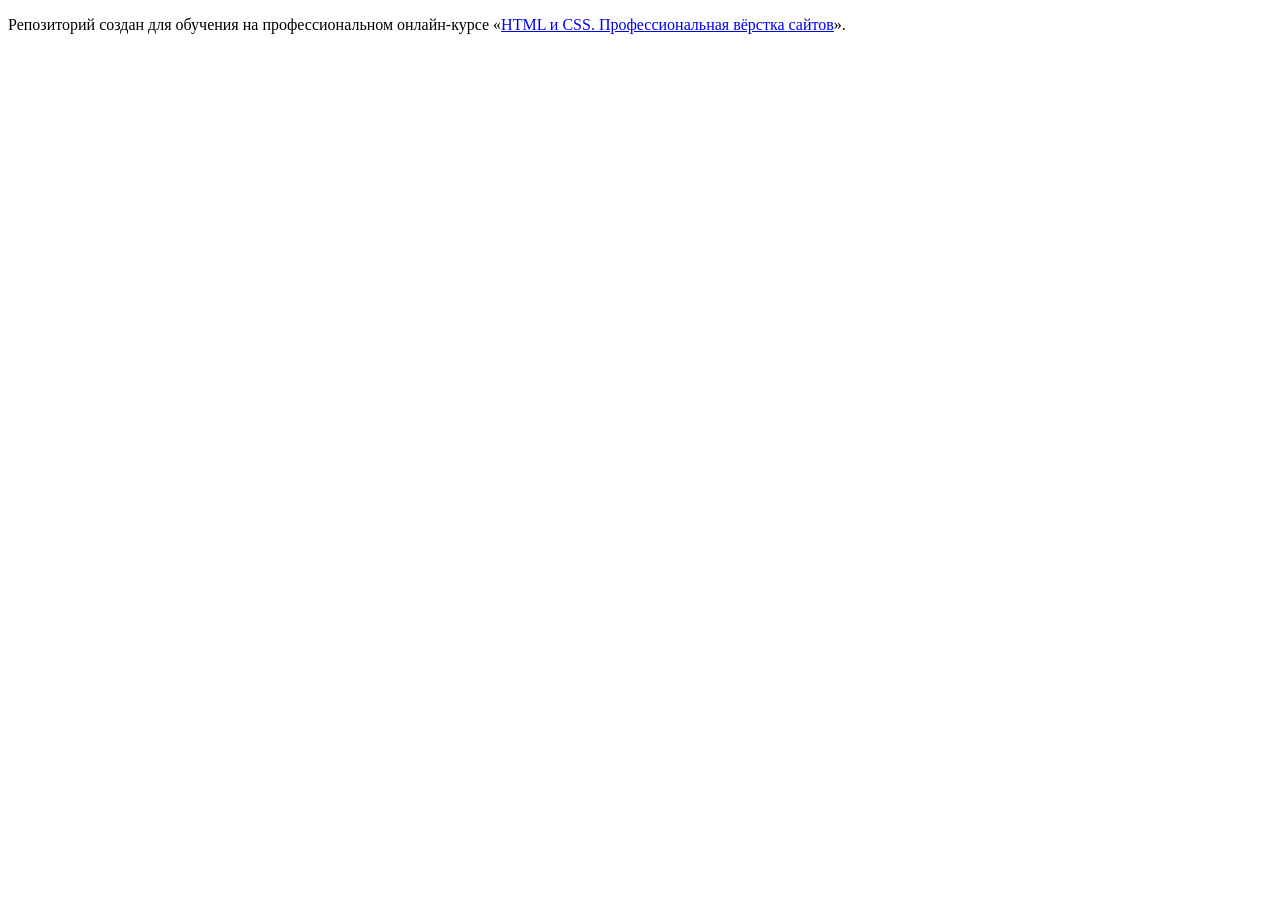
==== index.html @ c207c10e ":hatching_chick:" ====
<!DOCTYPE html>
<html lang="ru">
  <head>
    <meta charset="utf-8">
    <title>HTML Academy: Седона</title>
  </head>
  <body>

    <p>Репозиторий создан для обучения на профессиональном онлайн‑курсе «<a href="https://htmlacademy.ru/intensive/htmlcss">HTML и CSS. Профессиональная вёрстка сайтов</a>».</p>

  </body>
</html>
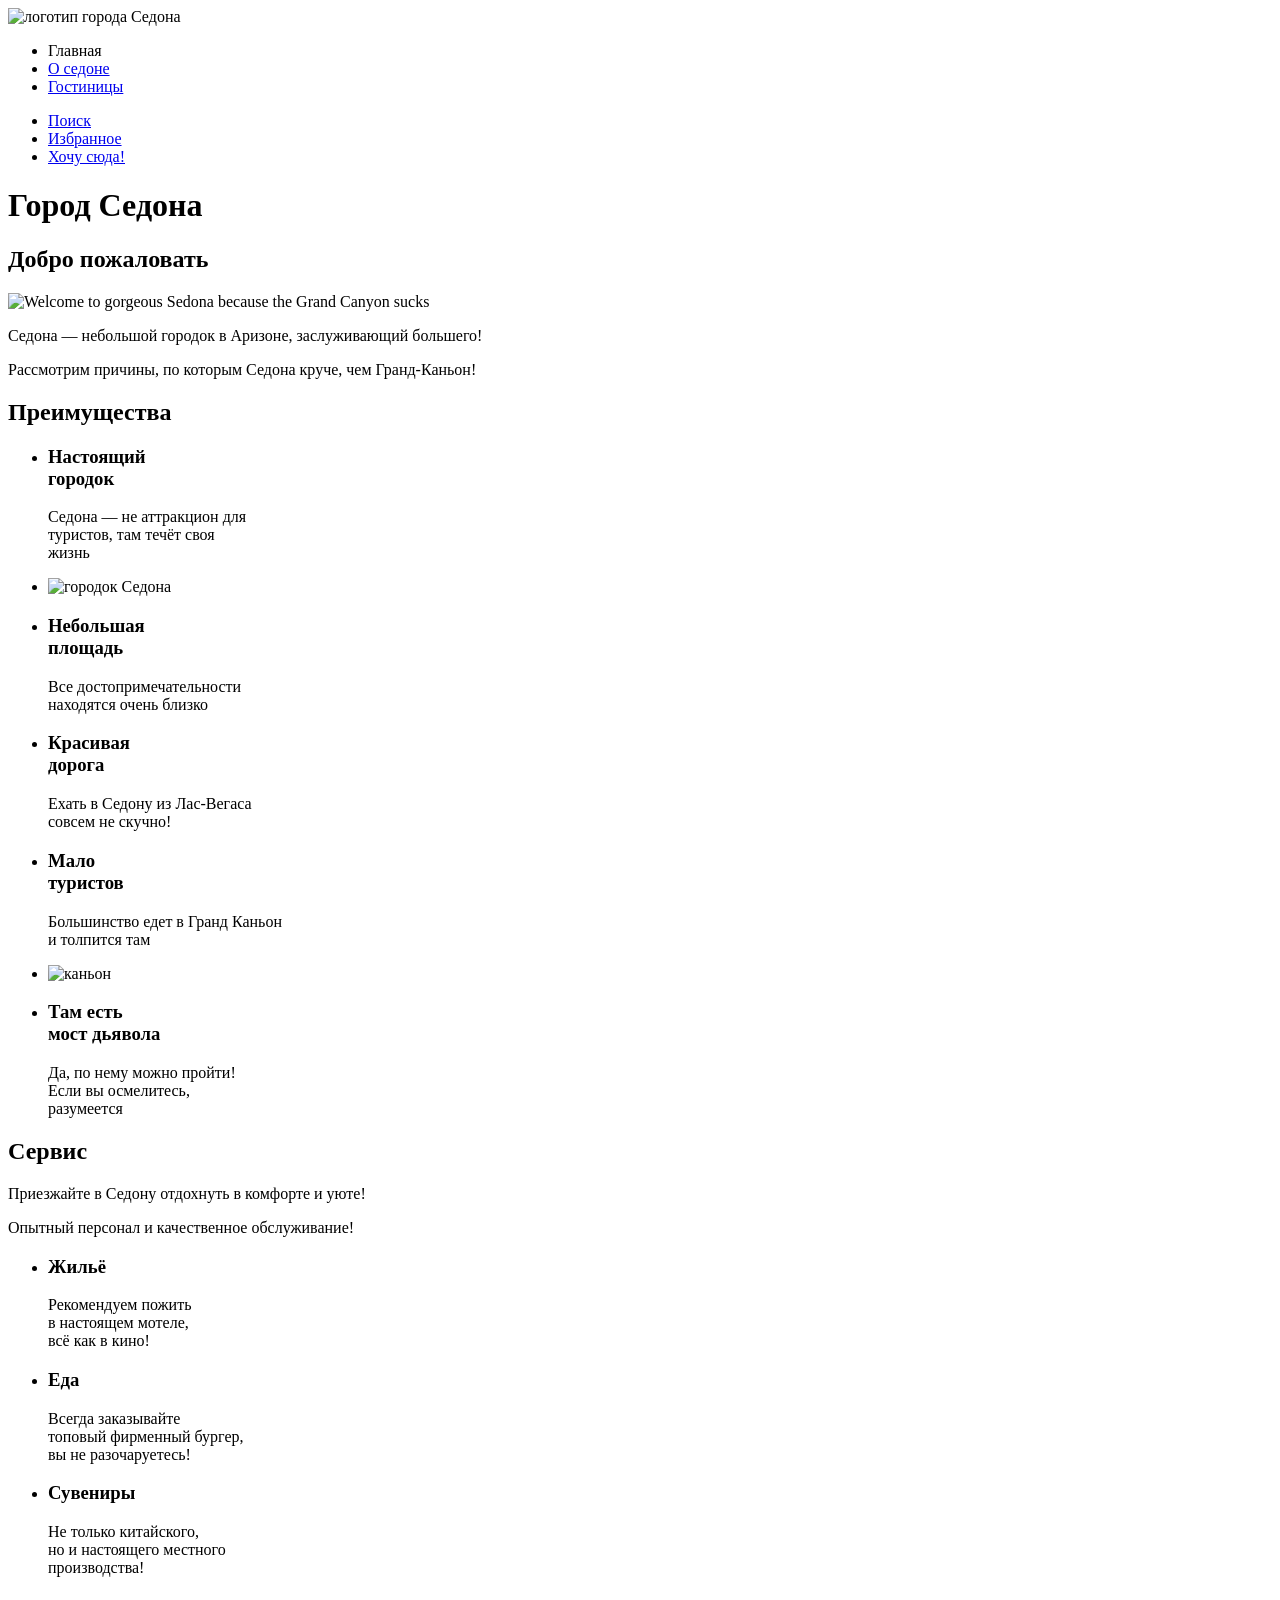
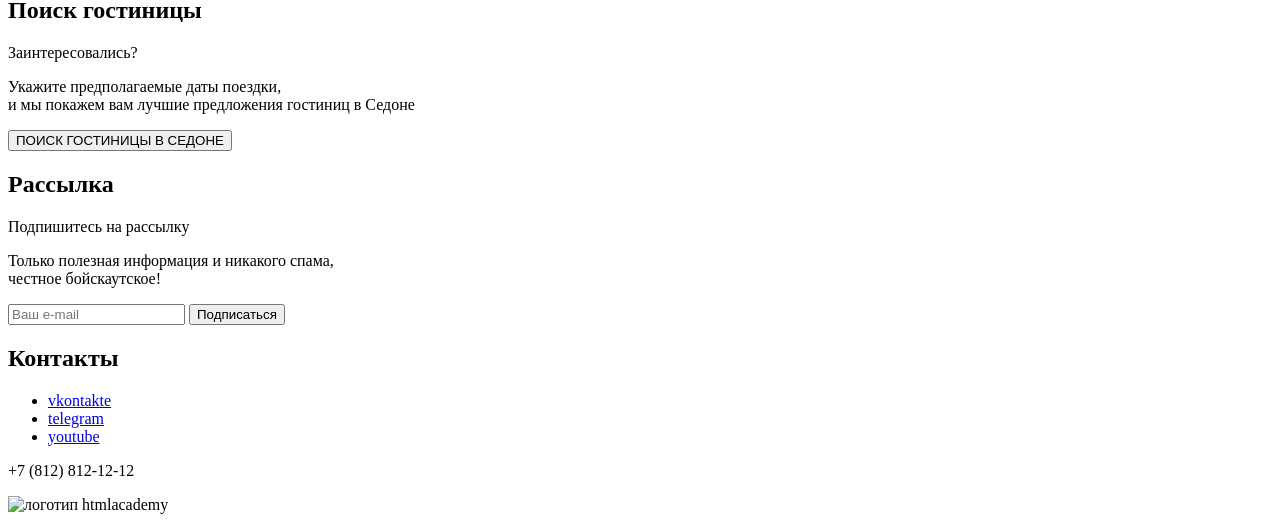
==== commit c4ee79cd: "разметка" ====
--- a/index.html
+++ b/index.html
@@ -2,11 +2,137 @@
 <html lang="ru">
   <head>
     <meta charset="utf-8">
-    <title>HTML Academy: Седона</title>
+    <title>Седона: Главная</title>
   </head>
   <body>
-
-    <p>Репозиторий создан для обучения на профессиональном онлайн‑курсе «<a href="https://htmlacademy.ru/intensive/htmlcss">HTML и CSS. Профессиональная вёрстка сайтов</a>».</p>
-
+    <header class="main-header" data-test="header">
+      <nav class="navigation">
+        <a class="navigation-logo">
+          <img class="header-logo" src="#" alt="логотип города Седона">
+        </a>
+        <ul class="navigation-list">
+          <li class="navigation-item">
+            <a class="navigation-link navigation-link-current">Главная</a>
+          </li>
+          <li class="navigation-item">
+            <a class="navigation-link" href="#">О седоне</a>
+          </li>
+          <li class="navigation-item">
+            <a class="navigation-link" href="catalog.html">Гостиницы</a>
+          </li>
+        </ul>
+        <ul class="navigation-list navigation-user">
+          <li class="navigation-item">
+            <a class="navigation-link" href="#"><span class="visually-hidden">Поиск</span></a>
+          </li>
+          <li class="navigation-item">
+            <a class="navigation-link" href="#"><span class="visually-hidden">Избранное</span></a>
+          </li>
+          <li class="navigation-item">
+            <a class="navigation-link" href="#">Хочу сюда!</a>
+          </li>
+        </ul>
+      </nav>
+    </header>
+    <main class="main-index" data-test="main">
+      <h1 class="visually-hidden">Город Седона</h1>
+      <section class="hero" data-test="hero">
+        <h2 class="visually-hidden">Добро пожаловать</h2>
+        <img class="welcome" src="#" alt="Welcome to gorgeous Sedona because the Grand Canyon sucks">
+        <p class="welcome-slogan">Седона — небольшой городок в Аризоне, заслуживающий большего!</p>
+        <p class="welcome-slogan-description">Рассмотрим причины, по которым Седона круче, чем Гранд-Каньон!</p>
+      </section>
+      <section class="advantages" data-test="advantages">
+        <h2 class="visually-hidden">Преимущества</h2>
+        <ul class="advantages-list">
+          <li class="advantages-item blue-frame">
+            <h3 class="advantages-title">Настоящий<br> городок</h3>
+            <p class="advantages-description">Седона — не аттракцион для<br> туристов, там течёт своя<br> жизнь</p>
+          </li>
+          <li class="side-picture">
+            <img class="town-picture" src="#" alt="городок Седона">
+          </li>
+          <li class="advantages-item light-grey-frame">
+            <h3 class="advantages-title">Небольшая<br> площадь</h3>
+            <p class="advantages-description">Все достопримечательности<br> находятся очень близко</p>
+          </li>
+          <li class="advantages-item grey-frame">
+            <h3 class="advantages-title">Красивая<br> дорога</h3>
+            <p class="advantages-description">Ехать в Седону из Лас-Вегаса<br> совсем не скучно!</p>
+          </li>
+          <li class="advantages-item light-grey-frame">
+            <h3 class="advantages-title">Мало<br> туристов</h3>
+            <p class="advantages-description">Большинство едет в Гранд Каньон<br> и толпится там</p>
+          </li>
+          <li class="side-picture">
+            <img class="canyon-picture" src="#" alt="каньон">
+          </li>
+          <li class="advantages-item light-blue-frame">
+            <h3 class="advantages-title">Там есть<br> мост дьявола</h3>
+            <p class="advantages-description">Да, по нему можно пройти!<br> Если вы осмелитесь,<br> разумеется</p>
+          </li>
+        </ul>
+      </section>
+      <section class="services">
+        <h2 class="visually-hidden">Сервис</h2>
+        <p class="services-slogan">Приезжайте в Седону отдохнуть в комфорте и уюте!</p>
+        <p class="services-slogan-description">Опытный персонал и качественное обслуживание!</p>
+        <ul class="services-list">
+          <li class="services-item light-grey-frame house-icon">
+            <h3 class="services-title">Жильё</h3>
+            <p class="services-description">Рекомендуем пожить<br>в настоящем мотеле,<br> всё как в кино!</p>
+          </li>
+          <li class="services-item white-frame burger-icon">
+            <h3 class="services-title">Еда</h3>
+            <p class="services-description">Всегда заказывайте<br> топовый фирменный бургер,<br> вы не разочаруетесь!</p>
+          </li>
+          <li class="services-item light-grey-frame gift-box-icon">
+            <h3 class="services-title">Сувениры</h3>
+            <p class="services-description">Не только китайского,<br> но и настоящего местного<br> производства!</p>
+          </li>
+        </ul>
+      </section>
+      <section class="search-hotel" data-test="search">
+        <h2 class="visually-hidden">Поиск гостиницы</h2>
+        <p class="search-slogan">Заинтересовались?</p>
+        <p class="search-slogan-description">Укажите предполагаемые даты поездки,<br>и мы покажем вам лучшие предложения гостиниц в Седоне</p>
+        <button type="button" class="search-hotel-btn" aria-label="Открывает форму для поиска гостиницы">ПОИСК ГОСТИНИЦЫ В СЕДОНЕ</button>
+      </section>
+    </main>
+    <footer class="page-footer" data-test="footer">
+      <section class="newsletter-index" data-test="subscribe">
+        <h2 class="visually-hidden">Рассылка</h2>
+        <p class="newsletter-tittle">Подпишитесь на рассылку</p>
+        <p class="newsletter-description">Только полезная информация и никакого спама,<br> честное бойскаутское!</p>
+        <form class="newsletter-form" action="https://echo.htmlacademy.ru/" method="post">
+          <input class="email-field"  placeholder="Ваш e-mail" type="email" name="newsletter-email" id="newsletter-email" required>
+          <button class="newsletter-btn" type="submit">Подписаться</button>
+        </form>
+      </section>
+      <section class="footer-contacts">
+        <h2 class="visually-hidden">Контакты</h2>
+        <ul class="footer-contacts-social-list">
+          <li class="footer-social-item vkt">
+            <a class="button" href="#">
+              <span class="visually-hidden">vkontakte</span>
+            </a>
+          </li>
+          <li class="footer-social-item tlg">
+            <a class="button" href="#">
+              <span class="visually-hidden">telegram</span>
+            </a>
+          </li>
+          <li class="footer-social-item ytb">
+            <a class="button" href="#">
+              <span class="visually-hidden">youtube</span>
+            </a>
+          </li>
+        </ul>
+        <p class="phone-number">+7 (812) 812-12-12</p>
+        <a class="contacts-logo">
+          <img class="footer-logo" src="#" alt="логотип htmlacademy">
+        </a>
+      </section>
+    </footer>
   </body>
 </html>
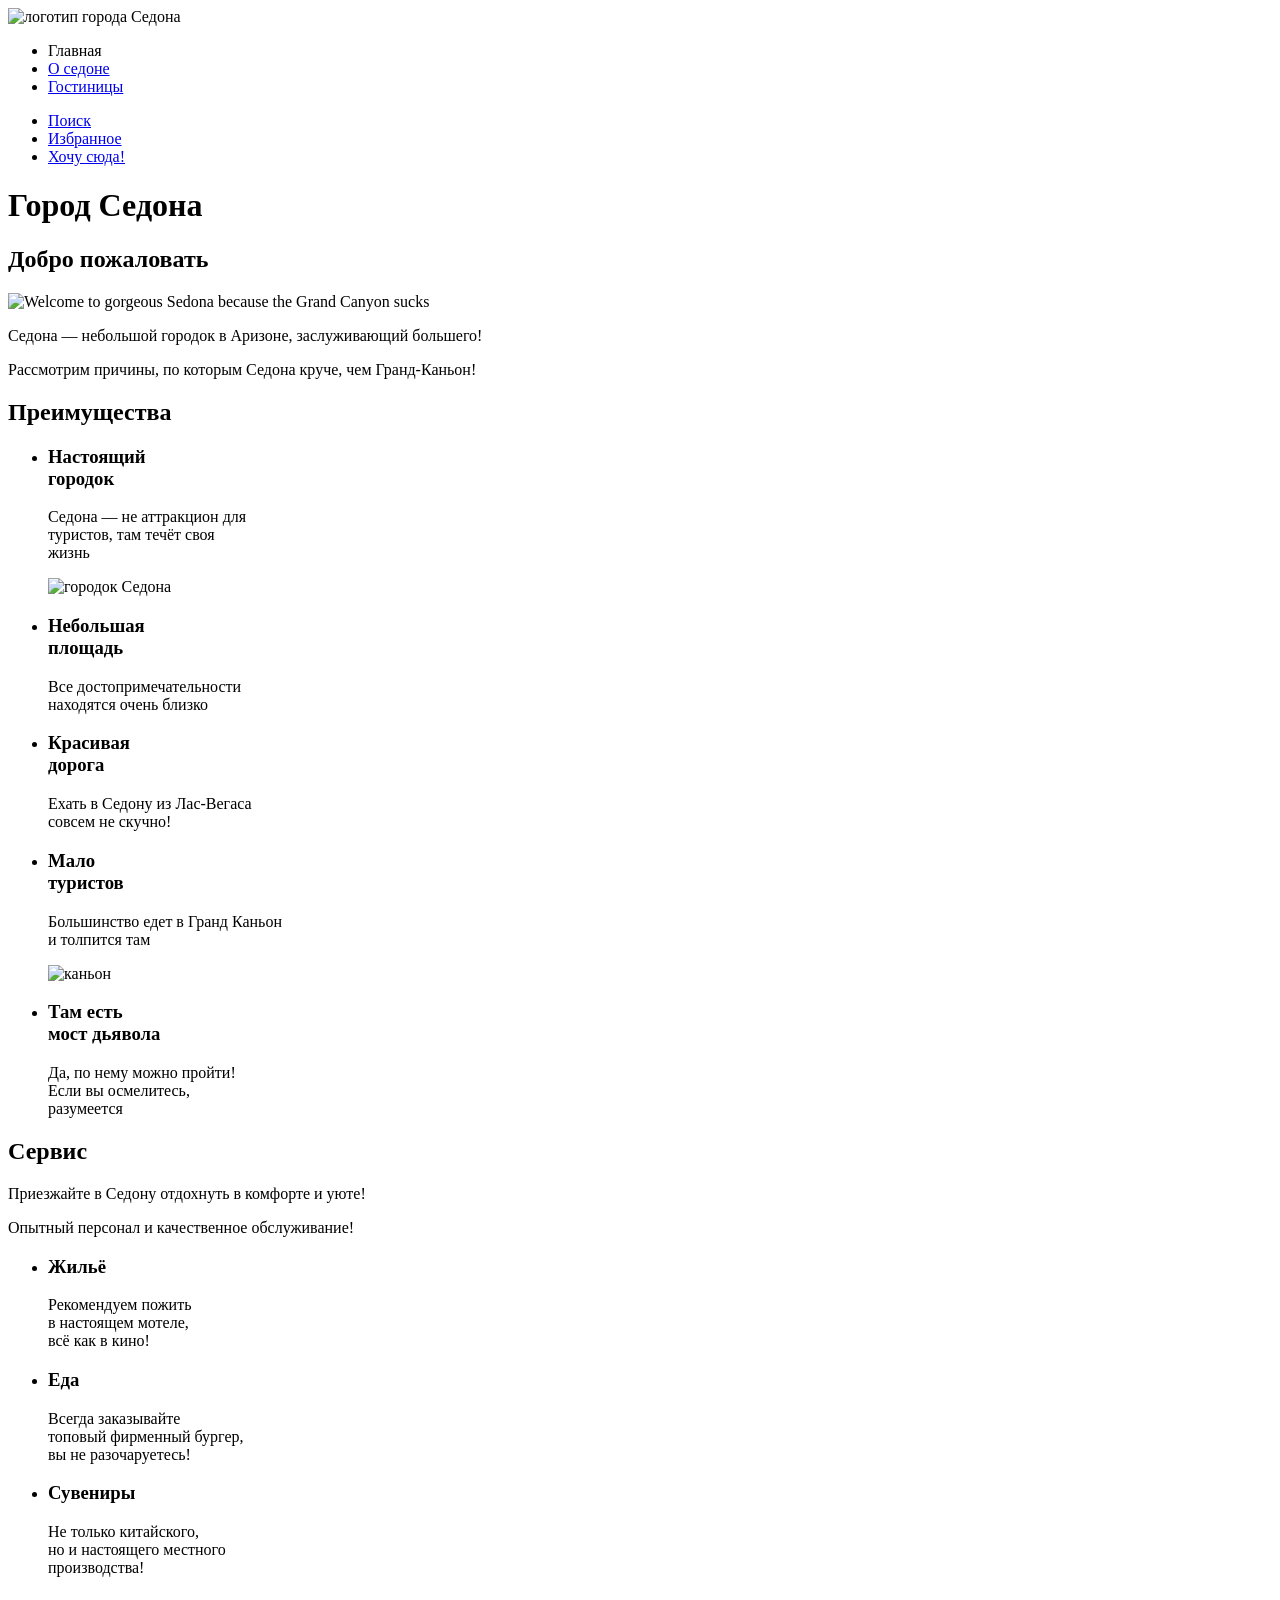
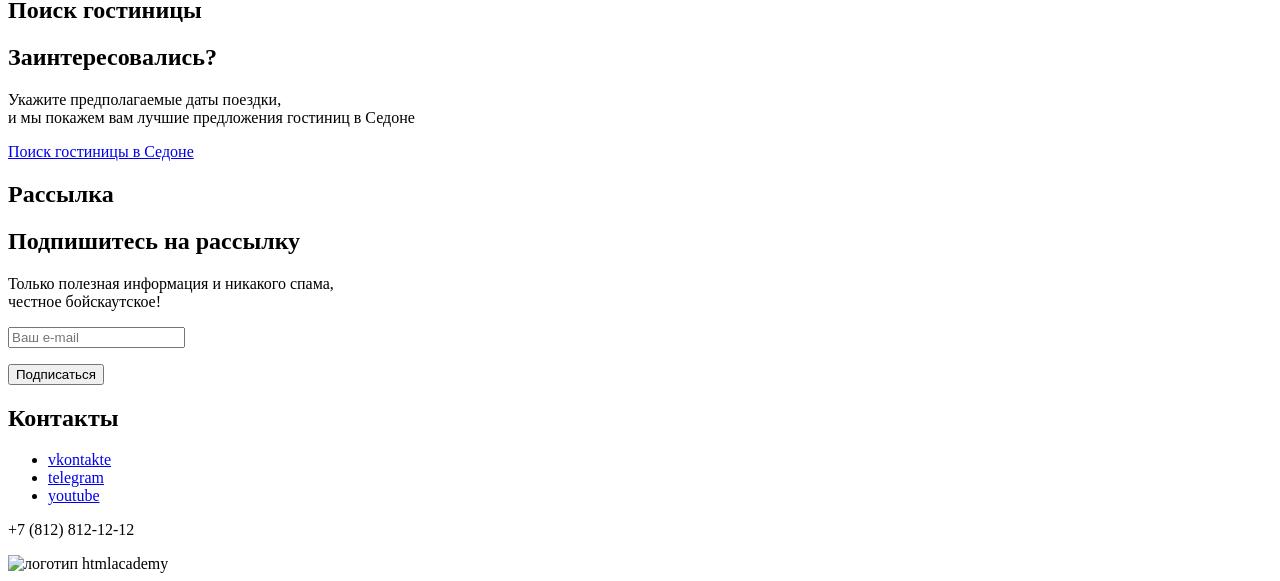
==== commit dbd5a5d3: "разметка правки" ====
--- a/index.html
+++ b/index.html
@@ -48,8 +48,6 @@
           <li class="advantages-item blue-frame">
             <h3 class="advantages-title">Настоящий<br> городок</h3>
             <p class="advantages-description">Седона — не аттракцион для<br> туристов, там течёт своя<br> жизнь</p>
-          </li>
-          <li class="side-picture">
             <img class="town-picture" src="#" alt="городок Седона">
           </li>
           <li class="advantages-item light-grey-frame">
@@ -63,8 +61,6 @@
           <li class="advantages-item light-grey-frame">
             <h3 class="advantages-title">Мало<br> туристов</h3>
             <p class="advantages-description">Большинство едет в Гранд Каньон<br> и толпится там</p>
-          </li>
-          <li class="side-picture">
             <img class="canyon-picture" src="#" alt="каньон">
           </li>
           <li class="advantages-item light-blue-frame">
@@ -94,20 +90,22 @@
       </section>
       <section class="search-hotel" data-test="search">
         <h2 class="visually-hidden">Поиск гостиницы</h2>
-        <p class="search-slogan">Заинтересовались?</p>
+        <h2 class="search-slogan">Заинтересовались?</h2>
         <p class="search-slogan-description">Укажите предполагаемые даты поездки,<br>и мы покажем вам лучшие предложения гостиниц в Седоне</p>
-        <button type="button" class="search-hotel-btn" aria-label="Открывает форму для поиска гостиницы">ПОИСК ГОСТИНИЦЫ В СЕДОНЕ</button>
+        <a href="#" class="search-hotel-link" aria-label="Открывает форму для поиска гостиницы">Поиск гостиницы в Седоне</a>
       </section>
     </main>
     <footer class="page-footer" data-test="footer">
       <section class="newsletter-index" data-test="subscribe">
         <h2 class="visually-hidden">Рассылка</h2>
-        <p class="newsletter-tittle">Подпишитесь на рассылку</p>
+        <h2 class="newsletter-tittle">Подпишитесь на рассылку</h2>
         <p class="newsletter-description">Только полезная информация и никакого спама,<br> честное бойскаутское!</p>
         <form class="newsletter-form" action="https://echo.htmlacademy.ru/" method="post">
-          <input class="email-field"  placeholder="Ваш e-mail" type="email" name="newsletter-email" id="newsletter-email" required>
-          <button class="newsletter-btn" type="submit">Подписаться</button>
+          <p><input class="email-field"  placeholder="Ваш e-mail" type="email" name="newsletter-email" id="newsletter-email" required></p>
         </form>
+        <label for="newsletter-email">
+            <button class="newsletter-btn" type="submit">Подписаться</button>
+        </label>
       </section>
       <section class="footer-contacts">
         <h2 class="visually-hidden">Контакты</h2>
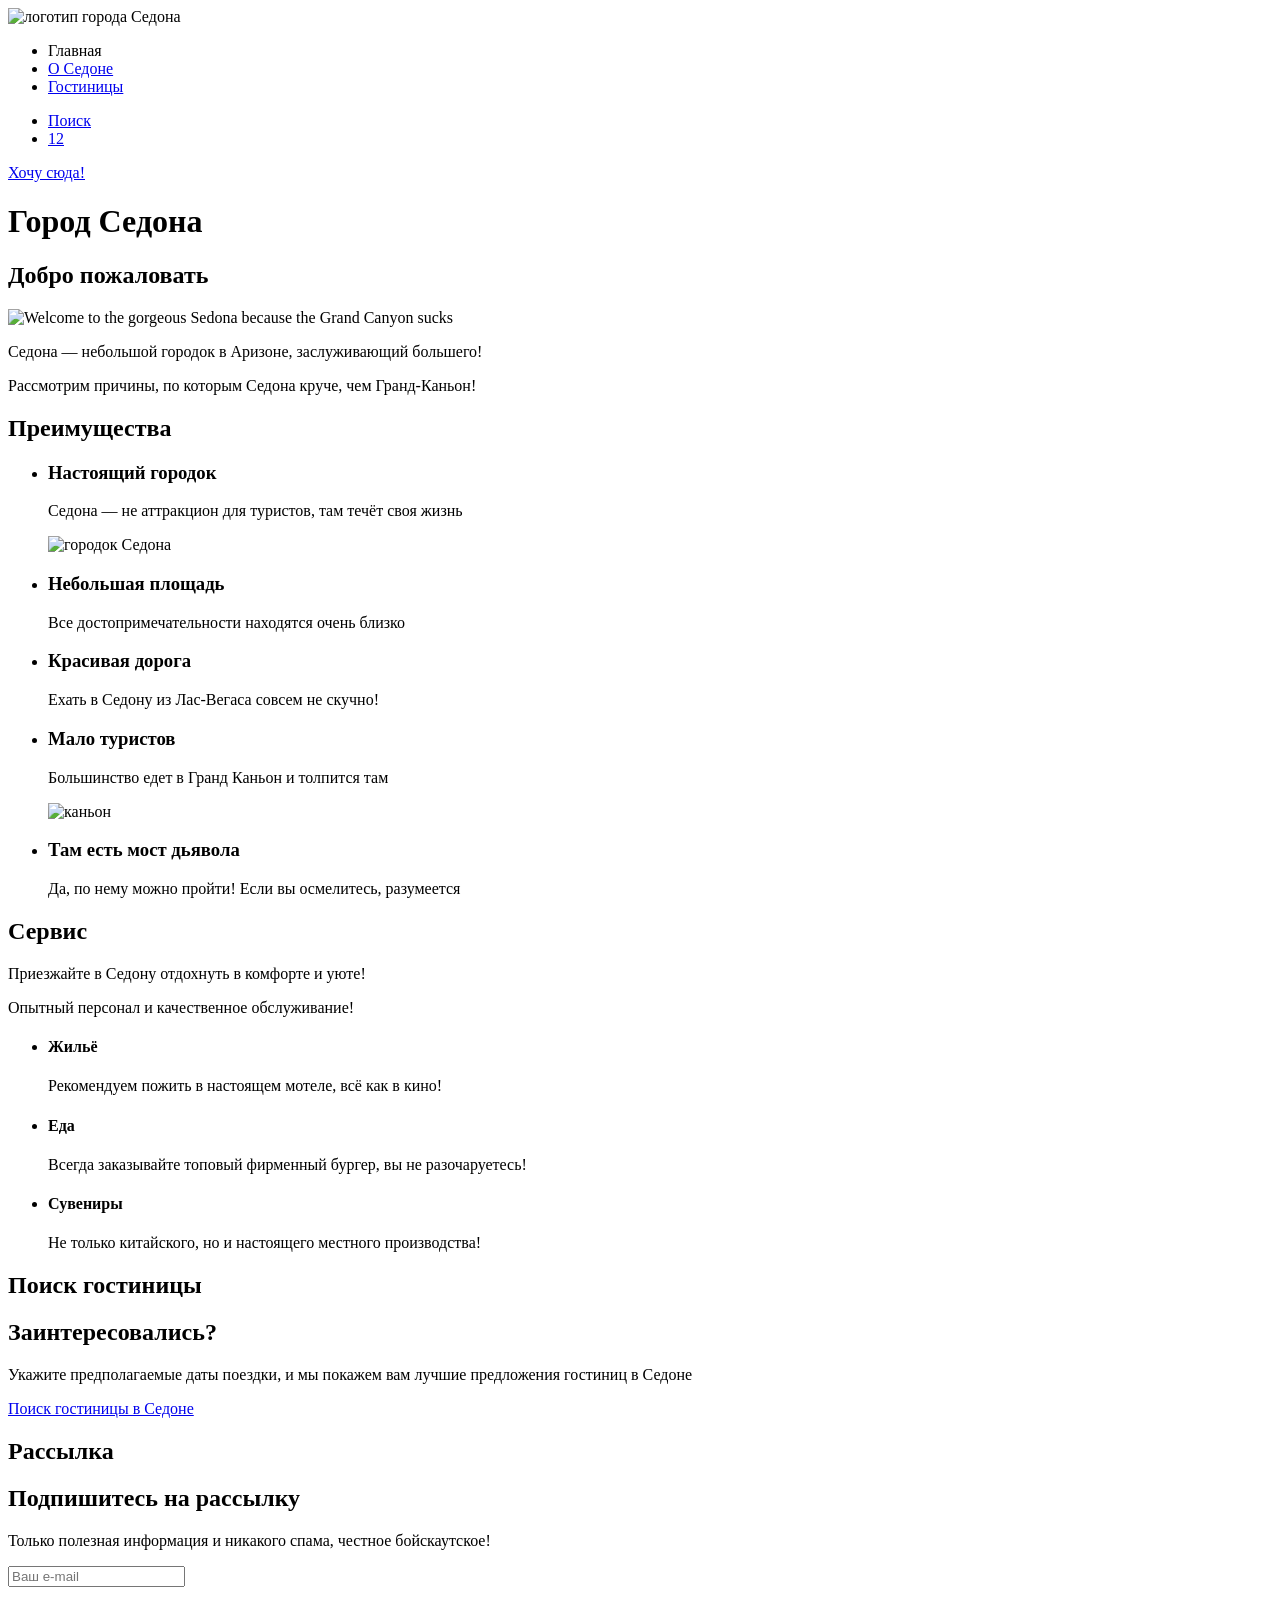
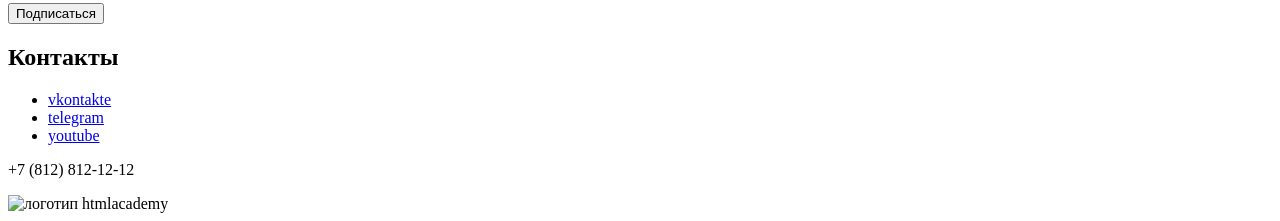
==== commit cd5e3d16: "разметка правки" ====
--- a/index.html
+++ b/index.html
@@ -15,7 +15,7 @@
             <a class="navigation-link navigation-link-current">Главная</a>
           </li>
           <li class="navigation-item">
-            <a class="navigation-link" href="#">О седоне</a>
+            <a class="navigation-link" href="#">О Седоне</a>
           </li>
           <li class="navigation-item">
             <a class="navigation-link" href="catalog.html">Гостиницы</a>
@@ -26,19 +26,17 @@
             <a class="navigation-link" href="#"><span class="visually-hidden">Поиск</span></a>
           </li>
           <li class="navigation-item">
-            <a class="navigation-link" href="#"><span class="visually-hidden">Избранное</span></a>
-          </li>
-          <li class="navigation-item">
-            <a class="navigation-link" href="#">Хочу сюда!</a>
+            <a class="navigation-link" href="#"><span class="">12</span></a>
           </li>
         </ul>
+        <a class="navigation-link" href="#">Хочу сюда!</a>
       </nav>
     </header>
     <main class="main-index" data-test="main">
       <h1 class="visually-hidden">Город Седона</h1>
       <section class="hero" data-test="hero">
         <h2 class="visually-hidden">Добро пожаловать</h2>
-        <img class="welcome" src="#" alt="Welcome to gorgeous Sedona because the Grand Canyon sucks">
+        <img class="welcome" src="#" alt="Welcome to the gorgeous Sedona because the Grand Canyon sucks">
         <p class="welcome-slogan">Седона — небольшой городок в Аризоне, заслуживающий большего!</p>
         <p class="welcome-slogan-description">Рассмотрим причины, по которым Седона круче, чем Гранд-Каньон!</p>
       </section>
@@ -46,26 +44,26 @@
         <h2 class="visually-hidden">Преимущества</h2>
         <ul class="advantages-list">
           <li class="advantages-item blue-frame">
-            <h3 class="advantages-title">Настоящий<br> городок</h3>
-            <p class="advantages-description">Седона — не аттракцион для<br> туристов, там течёт своя<br> жизнь</p>
+            <h3 class="advantages-title">Настоящий городок</h3>
+            <p class="advantages-description">Седона — не аттракцион для туристов, там течёт своя жизнь</p>
             <img class="town-picture" src="#" alt="городок Седона">
           </li>
           <li class="advantages-item light-grey-frame">
-            <h3 class="advantages-title">Небольшая<br> площадь</h3>
-            <p class="advantages-description">Все достопримечательности<br> находятся очень близко</p>
+            <h3 class="advantages-title">Небольшая площадь</h3>
+            <p class="advantages-description">Все достопримечательности находятся очень близко</p>
           </li>
           <li class="advantages-item grey-frame">
-            <h3 class="advantages-title">Красивая<br> дорога</h3>
-            <p class="advantages-description">Ехать в Седону из Лас-Вегаса<br> совсем не скучно!</p>
+            <h3 class="advantages-title">Красивая дорога</h3>
+            <p class="advantages-description">Ехать в Седону из Лас-Вегаса совсем не скучно!</p>
           </li>
           <li class="advantages-item light-grey-frame">
-            <h3 class="advantages-title">Мало<br> туристов</h3>
-            <p class="advantages-description">Большинство едет в Гранд Каньон<br> и толпится там</p>
+            <h3 class="advantages-title">Мало туристов</h3>
+            <p class="advantages-description">Большинство едет в Гранд Каньон и толпится там</p>
             <img class="canyon-picture" src="#" alt="каньон">
           </li>
           <li class="advantages-item light-blue-frame">
-            <h3 class="advantages-title">Там есть<br> мост дьявола</h3>
-            <p class="advantages-description">Да, по нему можно пройти!<br> Если вы осмелитесь,<br> разумеется</p>
+            <h3 class="advantages-title">Там есть мост дьявола</h3>
+            <p class="advantages-description">Да, по нему можно пройти! Если вы осмелитесь, разумеется</p>
           </li>
         </ul>
       </section>
@@ -75,38 +73,38 @@
         <p class="services-slogan-description">Опытный персонал и качественное обслуживание!</p>
         <ul class="services-list">
           <li class="services-item light-grey-frame house-icon">
-            <h3 class="services-title">Жильё</h3>
-            <p class="services-description">Рекомендуем пожить<br>в настоящем мотеле,<br> всё как в кино!</p>
+            <h4 class="services-title">Жильё</h4>
+            <p class="services-description">Рекомендуем пожить в настоящем мотеле, всё как в кино!</p>
           </li>
           <li class="services-item white-frame burger-icon">
-            <h3 class="services-title">Еда</h3>
-            <p class="services-description">Всегда заказывайте<br> топовый фирменный бургер,<br> вы не разочаруетесь!</p>
+            <h4 class="services-title">Еда</h4>
+            <p class="services-description">Всегда заказывайте топовый фирменный бургер, вы не разочаруетесь!</p>
           </li>
           <li class="services-item light-grey-frame gift-box-icon">
-            <h3 class="services-title">Сувениры</h3>
-            <p class="services-description">Не только китайского,<br> но и настоящего местного<br> производства!</p>
+            <h4 class="services-title">Сувениры</h4>
+            <p class="services-description">Не только китайского, но и настоящего местного производства!</p>
           </li>
         </ul>
       </section>
       <section class="search-hotel" data-test="search">
         <h2 class="visually-hidden">Поиск гостиницы</h2>
         <h2 class="search-slogan">Заинтересовались?</h2>
-        <p class="search-slogan-description">Укажите предполагаемые даты поездки,<br>и мы покажем вам лучшие предложения гостиниц в Седоне</p>
+        <p class="search-slogan-description">Укажите предполагаемые даты поездки, и мы покажем вам лучшие предложения гостиниц в Седоне</p>
         <a href="#" class="search-hotel-link" aria-label="Открывает форму для поиска гостиницы">Поиск гостиницы в Седоне</a>
       </section>
-    </main>
-    <footer class="page-footer" data-test="footer">
       <section class="newsletter-index" data-test="subscribe">
         <h2 class="visually-hidden">Рассылка</h2>
         <h2 class="newsletter-tittle">Подпишитесь на рассылку</h2>
-        <p class="newsletter-description">Только полезная информация и никакого спама,<br> честное бойскаутское!</p>
+        <p class="newsletter-description">Только полезная информация и никакого спама, честное бойскаутское!</p>
         <form class="newsletter-form" action="https://echo.htmlacademy.ru/" method="post">
           <p><input class="email-field"  placeholder="Ваш e-mail" type="email" name="newsletter-email" id="newsletter-email" required></p>
         </form>
         <label for="newsletter-email">
-            <button class="newsletter-btn" type="submit">Подписаться</button>
+          <button class="newsletter-btn" type="submit">Подписаться</button>
         </label>
       </section>
+    </main>
+    <footer class="page-footer" data-test="footer">
       <section class="footer-contacts">
         <h2 class="visually-hidden">Контакты</h2>
         <ul class="footer-contacts-social-list">
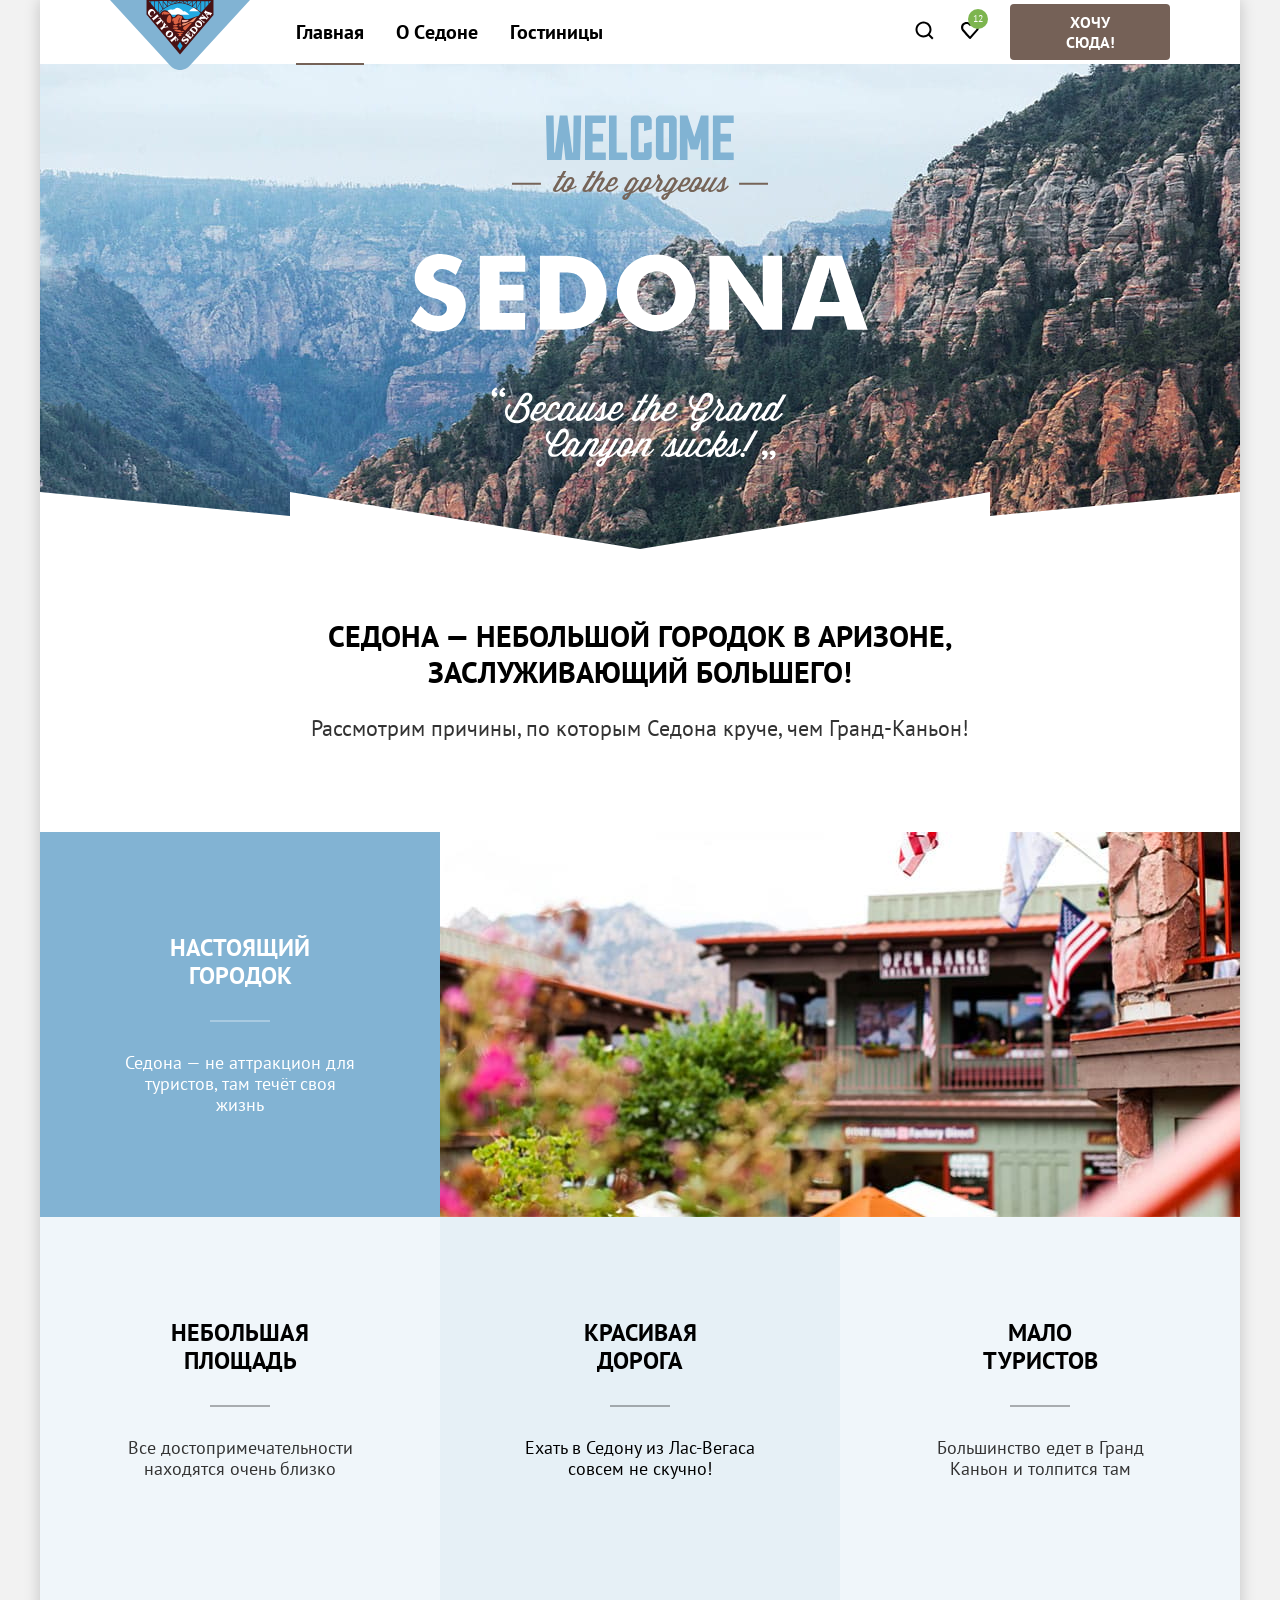
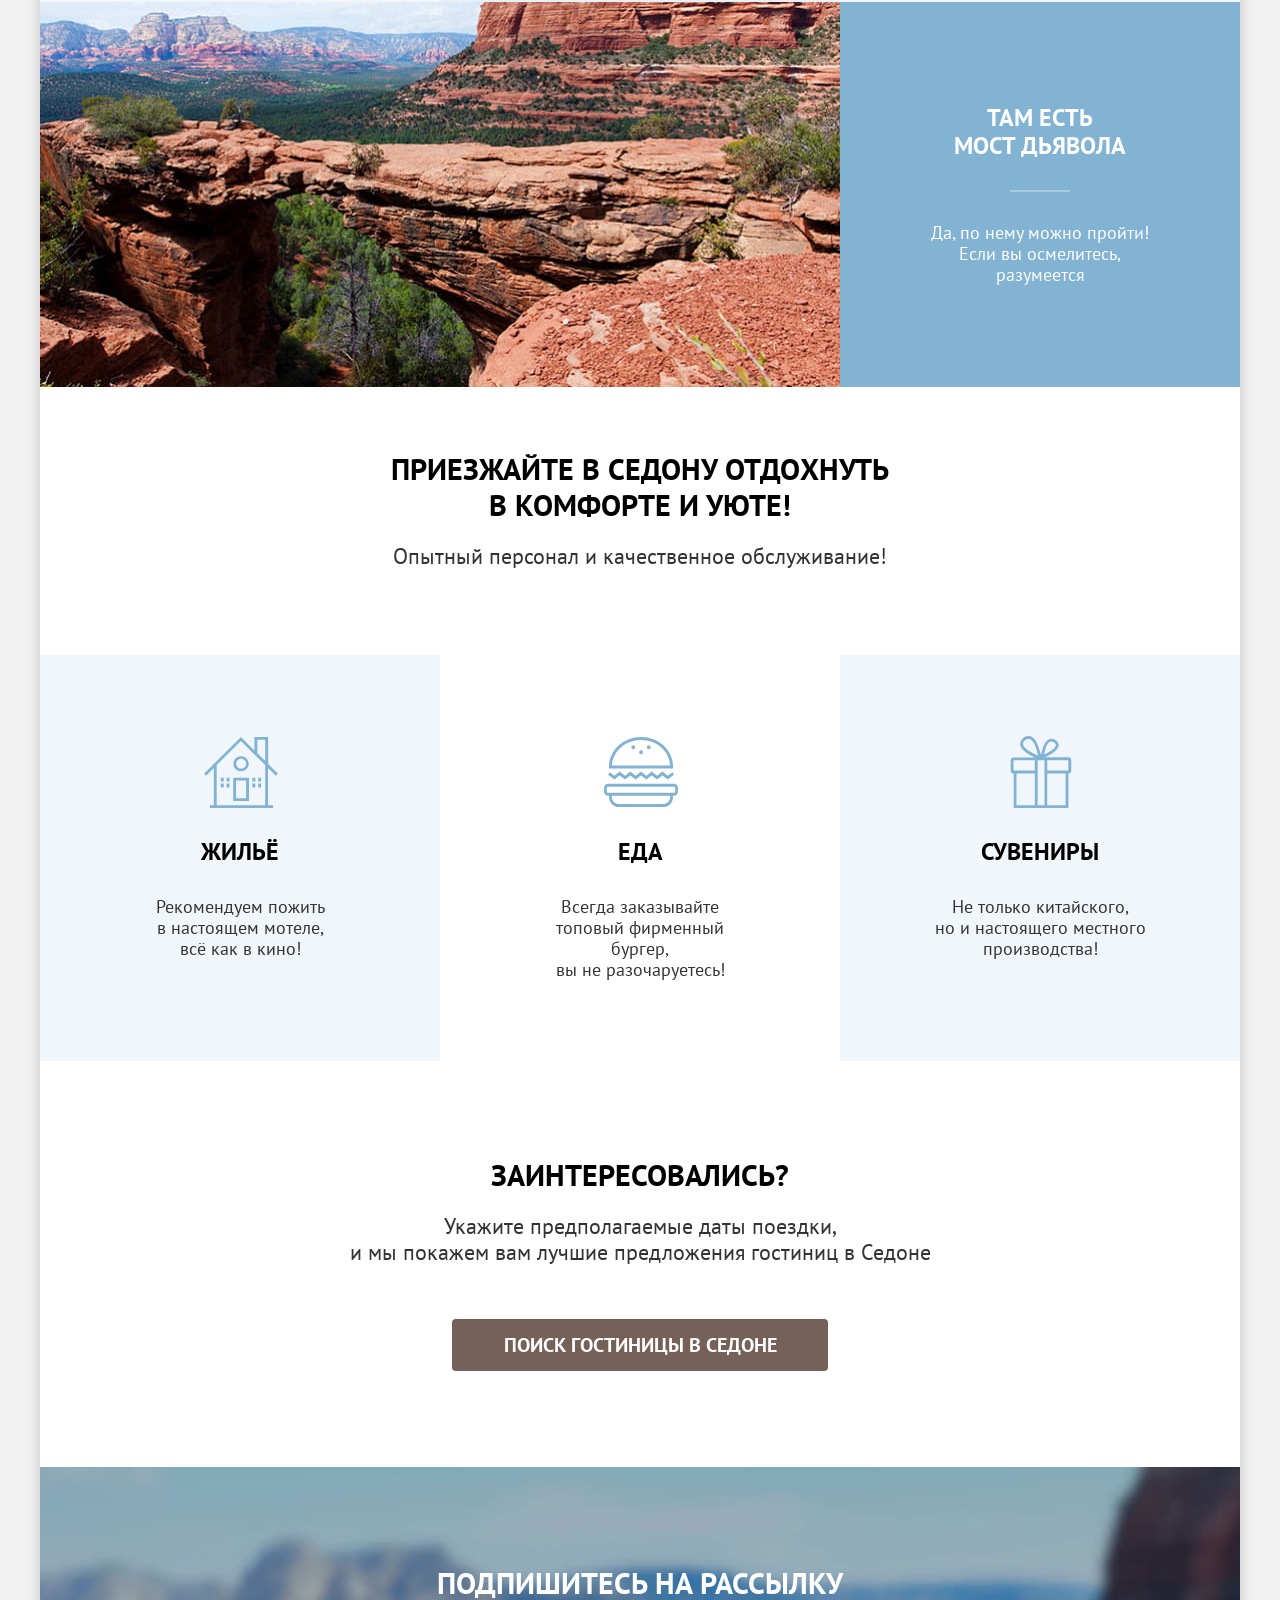
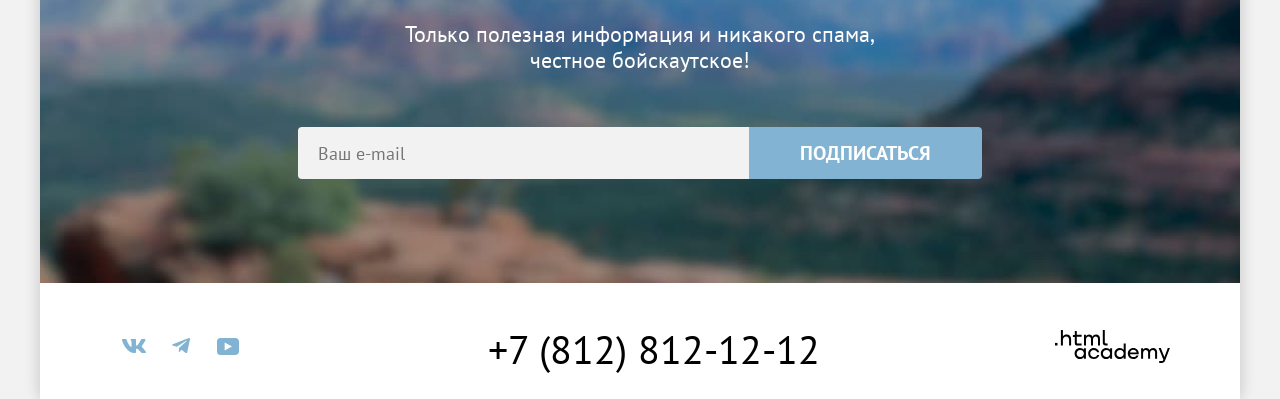
==== commit 6ee1ff03: "Подготовка к защите" ====
--- a/index.html
+++ b/index.html
@@ -2,133 +2,270 @@
 <html lang="ru">
   <head>
     <meta charset="utf-8">
-    <title>Седона: Главная</title>
+    <title>City of Sedona Home</title>
+    <link rel="icon" href="favicon.ico">
+    <link rel="stylesheet" href="styles/styles.css">
   </head>
   <body>
-    <header class="main-header" data-test="header">
-      <nav class="navigation">
-        <a class="navigation-logo">
-          <img class="header-logo" src="#" alt="логотип города Седона">
+    <div class="page-wrapper">
+      <header class="main-header" data-test="header">
+        <nav class="navigation">
+          <a class="navigation-logo" href="index.html" aria-current="page">
+            <img class="header-logo" src="images/logo_sedona.svg" width="140" height="70"
+              alt="логотип города Седона">
+          </a>
+          <ul class="list navigation-list">
+            <li class="navigation-item">
+              <a class="navigation-link navigation-link-current" href="index.html" aria-current="page">Главная</a>
+            </li>
+            <li class="navigation-item">
+              <a class="navigation-link" href="#">О Cедоне</a>
+            </li>
+            <li class="navigation-item">
+              <a class="navigation-link" href="catalog.html">Гостиницы</a>
+            </li>
+          </ul>
+          <ul class="list navigation-list navigation-user">
+            <li class="navigation-item">
+              <a class="navigation-link search" href="#">
+                <svg role="img" width="20" height="20" viewBox="0 0 20 20" xmlns="http://www.w3.org/2000/svg" aria-label="Поиск.">
+                  <path
+                    d="M19.5 18.0083L15.8 14.3287C16.8 13.0359 17.5 11.3453 17.5 9.4558C17.5 5.08011 13.9 1.5 9.5 1.5C5.1 1.5 1.5 5.17956 1.5 9.55525C1.5 13.9309 5.1 17.511 9.5 17.511C11.3 17.511 13 16.9144 14.4 15.8204L18.1 19.5L19.5 18.0083ZM9.5 15.5221C6.2 15.5221 3.5 12.837 3.5 9.55525C3.5 6.27348 6.2 3.5884 9.5 3.5884C12.8 3.5884 15.5 6.27348 15.5 9.55525C15.5 12.837 12.8 15.5221 9.5 15.5221Z" />
+                </svg>
+                <span class="visually-hidden">Поиск</span>
+              </a>
+            </li>
+            <li class="navigation-item">
+              <a class="navigation-link favorite" href="#">
+                <svg role="img" width="20" height="20" viewBox="0 0 20 20" xmlns="http://www.w3.org/2000/svg" aria-label="Понравившееся.">
+                  <path
+                    d="M9.9 19C9.6 19 9.3 18.9 9.1 18.6C3.7 12.5 2.4 11.1 2.1 10.7C1.4 9.8 1 8.6 1 7.4C1 4.4 3.4 2 6.5 2C7.8 2 9 2.5 10 3.3C11 2.5 12.3 2 13.5 2C16.5 2 19 4.4 19 7.4C19 8.7 18.5 9.9 17.7 10.8L10.7 18.7C10.5 18.9 10.3 19 9.9 19ZM3.9 9.5C4.2 9.9 7.4 13.5 10 16.4L16.2 9.4C16.7 8.9 16.9 8.2 16.9 7.4C16.9 5.6 15.4 4.1 13.6 4.1C12.6 4.1 11.6 4.6 10.9 5.4C10.6 5.7 10.3 5.8 10 5.8C9.7 5.8 9.4 5.6 9.2 5.4C8.5 4.6 7.5 4.1 6.5 4.1C4.7 4.1 3.2 5.6 3.2 7.4C3.1 8.3 3.5 9 3.9 9.5C3.8 9.5 3.8 9.5 3.9 9.5Z" />
+                </svg>
+                <span class="visually-hidden">Понравившееся</span>
+              </a>
+            </li>
+            <li class="navigation-item">
+              <a class="navigation-link button brown-button" href="#">Хочу сюда!</a>
+            </li>
+          </ul>
+        </nav>
+      </header>
+      <main class="page-index">
+        <h1 class="visually-hidden">Город Седона</h1>
+        <section class="hero" data-test="hero">
+          <h2 class="visually-hidden">Добро пожаловать в Седону</h2>
+          <img class="welcome-image" src="images/welcome.svg" width="458" height="352"
+            alt="Welcome to the gorgeous Sedona because the Grand Canyon sucks.">
+        </section>
+        <section class="advantages" data-test="advantages">
+          <h2 class="visually-hidden">Преимущества отдыха в Седоне</h2>
+          <div class="slogan">
+            <p class="slogan-title">Седона — небольшой городок в Аризоне, заслуживающий большего!</p>
+            <p class="slogan-text">Рассмотрим причины, по которым Седона круче, чем Гранд-Каньон!</p>
+          </div>
+          <ul class="list advantages-list">
+            <li class="advantage-item advantage-item-wide blue-card">
+              <div class="advantages-wrapper">
+                <h3 class="advantage-title">Настоящий городок</h3>
+                <p class="advantage-description">Седона — не аттракцион для туристов, там течёт своя жизнь</p>
+              </div>
+              <img class="town-picture" src="images/advantages_photo-1.jpg" width="800" height="385"
+                alt="Домики на фоне гор.">
+            </li>
+            <li class="advantage-item grey-card">
+              <h3 class="advantage-title">Небольшая площадь</h3>
+              <p class="advantage-description">Все достопримечательности находятся очень близко</p>
+            </li>
+            <li class="advantage-item dark-grey-card">
+              <h3 class="advantage-title">Красивая дорога</h3>
+              <p class="advantage-description white-card">Ехать в Седону из Лас-Вегаса совсем не скучно!</p>
+            </li>
+            <li class="advantage-item grey-card">
+              <h3 class="advantage-title">Мало туристов</h3>
+              <p class="advantage-description">Большинство едет в Гранд<br> Каньон и толпится там</p>
+            </li>
+            <li class="advantage-item advantage-item-wide advantage-item-wide-reverse blue-card">
+              <div class="advantages-wrapper">
+                <h3 class="advantage-title">Там есть <br>мост дьявола</h3>
+                <p class="advantage-description">Да, по нему можно пройти!<br> Если вы осмелитесь,<br> разумеется</p>
+              </div>
+              <img class="canyon-picture" src="images/advantages_photo-2.jpg" width="800" height="385"
+                alt="Каньон, горы, снова горы.">
+            </li>
+          </ul>
+        </section>
+        <section class="service">
+          <h2 class="visually-hidden">Сервисы</h2>
+          <p class="slogan-title">Приезжайте в Седону отдохнуть<br>в комфорте и уюте!</p>
+          <p class="slogan-text">Опытный персонал и качественное обслуживание!</p>
+          <ul class="list advantages-list">
+            <li class="advantage-item grey-card">
+              <h3 class="advantage-title service-title-icon advantage-housing">Жильё</h3>
+              <p class="advantage-text">Рекомендуем пожить<br> в настоящем мотеле,<br> всё как в кино!</p>
+            </li>
+            <li class="advantage-item white-color-card">
+              <h3 class="advantage-title service-title-icon advantage-food">Еда</h3>
+              <p class="advantage-text">Всегда заказывайте<br> топовый фирменный бургер,<br> вы не разочаруетесь!</p>
+            </li>
+            <li class="advantage-item grey-card">
+              <h3 class="advantage-title service-title-icon advantage-gifts">Сувениры</h3>
+              <p class="advantage-text">Не только китайского,<br> но и настоящего местного<br> производства!</p>
+            </li>
+          </ul>
+        </section>
+        <section class="search-hotel" data-test="search">
+          <h2 class="visually-hidden">Поиск гостиницы</h2>
+          <p class="slogan-title">Заинтересовались?</p>
+          <p class="slogan-text">Укажите предполагаемые даты поездки,<br> и мы покажем вам лучшие предложения гостиниц в
+            Седоне</p>
+          <button class="modal-open-button button brown-button" type="button" data-modal="#"
+            aria-label="Открывает форму поиска гостиницы">Поиск
+            гостиницы в
+            Седоне</button>
+        </section>
+        <section class="subscribe" data-test="subscribe">
+          <h2 class="visually-hidden">Подписка на рассылку</h2>
+          <p class="slogan-title white-title subscribe-white-title">Подпишитесь на рассылку</p>
+          <p class="slogan-text white-text subscribe-white-text">Только полезная информация и никакого спама,<br> честное бойскаутское!</p>
+          <form class="subscribe-form" action="https://echo.htmlacademy.ru" method="post">
+            <label class="visually-hidden" for="email">Введите электронную почту</label>
+            <input class="distribution-input" type="email" name="distribution" placeholder="Ваш e-mail" id="email" autocomplete="email" required>
+            <button class="distribute-button button blue-button" type="submit">Подписаться</button>
+          </form>
+        </section>
+      </main>
+      <footer class="page-footer" data-test="footer">
+        <h2 class="visually-hidden">Подвал сайта</h2>
+        <section class="footer-social">
+          <h3 class="visually-hidden">Социальные сети</h3>
+          <ul class="list footer-social-list">
+            <li class="footer-social-item">
+              <a class="footer-social-link" href="https://vk.com/htmlacademy">
+                <svg role="img" class="footer-social-icon" aria-hidden="true" aria-label="Вконтакте." focusable="false" width="24" height="14"
+                  viewBox="0 0 24 14" xmlns="http://www.w3.org/2000/svg">
+                  <path fill-rule="evenodd" clip-rule="evenodd"
+                    d="M23.45 0.948C23.616 0.402 23.45 0 22.655 0H20.03C19.362 0 19.054 0.347 18.887 0.73C18.887 0.73 17.552 3.926 15.661 6.002C15.049 6.604 14.771 6.795 14.437 6.795C14.27 6.795 14.019 6.604 14.019 6.057V0.948C14.019 0.292 13.835 0 13.279 0H9.151C8.734 0 8.483 0.304 8.483 0.593C8.483 1.214 9.429 1.358 9.526 3.106V6.904C9.526 7.737 9.373 7.888 9.039 7.888C8.149 7.888 5.984 4.677 4.699 1.003C4.45 0.288 4.198 0 3.527 0H0.9C0.15 0 0 0.347 0 0.73C0 1.412 0.89 4.8 4.145 9.281C6.315 12.341 9.37 14 12.153 14C13.822 14 14.028 13.632 14.028 12.997V10.684C14.028 9.947 14.186 9.8 14.715 9.8C15.105 9.8 15.772 9.992 17.33 11.467C19.11 13.216 19.403 14 20.405 14H23.03C23.78 14 24.156 13.632 23.94 12.904C23.702 12.18 22.852 11.129 21.725 9.882C21.113 9.172 20.195 8.407 19.916 8.024C19.527 7.533 19.638 7.314 19.916 6.877C19.916 6.877 23.116 2.451 23.449 0.948H23.45Z" />
+                </svg>
+              </a>
+            </li>
+            <li class="footer-social-item">
+              <a class="footer-social-link" href="https://t.me/htmlacademy">
+                <svg role="img" class="footer-social-icon" aria-hidden="true" aria-label="Телеграм." focusable="false" width="18" height="16"
+                  viewBox="0 0 18 16" xmlns="http://www.w3.org/2000/svg">
+                  <path
+                    d="M16.785 0.0992597L0.840489 6.24776C-0.247661 6.68481 -0.241365 7.29184 0.640845 7.56253L4.73445 8.83953L14.2058 2.8637C14.6537 2.59121 15.0629 2.7378 14.7265 3.03636L7.05283 9.96185H7.05103L7.05283 9.96275L6.77045 14.1823C7.18413 14.1823 7.36669 13.9925 7.59871 13.7686L9.58705 11.8351L13.7229 14.89C14.4855 15.31 15.0332 15.0941 15.2229 14.1841L17.9379 1.38885C18.2158 0.274623 17.5126 -0.229883 16.785 0.0992597Z" />
+                </svg>
+              </a>
+            </li>
+            <li class="footer-social-item">
+              <a class="footer-social-link" href="https://www.youtube.com/user/htmlacademyru">
+                <svg role="img" class="footer-social-icon" aria-hidden="true" aria-label="Youtube." focusable="false" width="22" height="17"
+                  viewBox="0 0 22 17" xmlns="http://www.w3.org/2000/svg">
+                  <path
+                    d="M18.607 0H3.17413C1.31343 0 0 1.59375 0 3.4V13.4937C0 15.4062 1.31343 17 3.17413 17H18.8259C20.4677 17 22 15.4062 22 13.6V3.4C21.7811 1.59375 20.4677 0 18.607 0ZM7.66169 12.5375V4.4625L14.995 8.5L7.66169 12.5375Z" />
+                </svg>
+              </a>
+            </li>
+          </ul>
+        </section>
+        <div class="contacts-phone-item">
+          <a class="contacts-phone" href="tel:+78128121212">+7 (812) 812-12-12</a>
+        </div>
+        <a class="footer-logo" href="https://htmlacademy.ru/intensive/htmlcss">
+          <svg class="html-academy-footer-logo" width="115" height="33" viewBox="0 0 115 33" role="img"
+            aria-label="логотип компании HTML Academy." xmlns="http://www.w3.org/2000/svg">
+            <path d="M0 12.9V15.5H2.5V12.9H0Z" />
+            <path
+              d="M11.6 4.5C10 4.5 8.8 5.2 8 6.2H7.9V0H5.9V15.5H7.9V10.2C7.9 8.1 9.2 6.6 11.2 6.6C13 6.6 14.1 8 14.1 9.8V15.5H16.1V9.4C16.2 6.4 14.3 4.5 11.6 4.5Z" />
+            <path
+              d="M26.6 4.8H21.8V1.1H19.8V4.9H17.9V6.9H19.8V12.9C19.8 14.6 20.8 15.6 22.5 15.6H26.6V13.6H22.9C22.2 13.6 21.8 13.2 21.8 12.5V6.8H26.6V4.8Z" />
+            <path
+              d="M41.1 4.6C39.5 4.6 38.2 5.4 37.6 6.7H37.5C36.9 5.5 35.7 4.6 34.1 4.6C32.7 4.6 31.6 5.4 31 6.4H30.9V4.8H29V15.4H31V10C31 8 32 6.5 33.6 6.5C35.1 6.5 36 7.5 36 9.1V15.4H38V9.8C38 7.4 39.4 6.5 40.6 6.5C42.1 6.5 43 7.5 43 9.1V15.4H45V8.9C45.1 6.4 43.6 4.6 41.1 4.6Z" />
+            <path
+              d="M47.8 12.7C47.8 14.4 48.8 15.4 50.6 15.4H52.6V13.4H50.9C50.2 13.4 49.8 13 49.8 12.3V0H47.8V12.7Z" />
+            <path
+              d="M28.9 19.7C28 18.6 26.7 17.9 25 17.9C21.9 17.9 19.6 20.2 19.6 23.5C19.6 26.8 21.9 29.1 25 29.1C26.8 29.1 28 28.3 28.8 27.2H28.9V28.8H30.9V18.2H28.9V19.7ZM25.3 27.1C23.1 27.1 21.7 25.5 21.7 23.5C21.7 21.5 23.1 19.9 25.3 19.9C27.5 19.9 28.9 21.5 28.9 23.5C28.9 25.4 27.5 27.1 25.3 27.1Z" />
+            <path
+              d="M44.2 22C43.7 19.6 41.6 17.9 38.8 17.9C35.4 17.9 33.2 20.4 33.2 23.5C33.2 26.6 35.4 29.1 38.8 29.1C41.6 29.1 43.7 27.3 44.2 24.9H42.1C41.7 26.2 40.4 27.2 38.8 27.2C36.6 27.2 35.2 25.6 35.2 23.6C35.2 21.6 36.6 20 38.8 20C40.4 20 41.6 21 42.1 22.2H44.2V22Z" />
+            <path
+              d="M55.1 19.7C54.2 18.6 52.9 17.9 51.2 17.9C48.1 17.9 45.8 20.2 45.8 23.5C45.8 26.8 48.1 29.1 51.2 29.1C53 29.1 54.2 28.3 55 27.2H55.1V28.8H57.1V18.2H55.1V19.7ZM51.5 27.1C49.3 27.1 47.9 25.5 47.9 23.5C47.9 21.5 49.3 19.9 51.5 19.9C53.7 19.9 55.1 21.5 55.1 23.5C55.1 25.4 53.6 27.1 51.5 27.1Z" />
+            <path
+              d="M68.7 19.8C67.8 18.7 66.5 17.9 64.8 17.9C61.7 17.9 59.4 20.2 59.4 23.5C59.4 26.8 61.6 29.1 64.8 29.1C66.5 29.1 67.8 28.3 68.6 27.3H68.7V28.8H70.7V13.4H68.7V19.8ZM65.1 27.1C62.9 27.1 61.5 25.5 61.5 23.5C61.5 21.5 62.9 19.9 65.1 19.9C67.3 19.9 68.7 21.5 68.7 23.5C68.6 25.5 67.2 27.1 65.1 27.1Z" />
+            <path
+              d="M78.3 17.9C75 17.9 72.8 20.4 72.8 23.5C72.8 26.5 74.9 29.1 78.3 29.1C80.8 29.1 82.8 27.8 83.5 25.5H81.4C80.9 26.5 79.8 27.1 78.4 27.1C76.5 27.1 75.1 25.8 75 24.2H83.8C84 20.6 81.8 17.9 78.3 17.9ZM78.3 19.8C80 19.8 81.3 20.8 81.6 22.4H75.1C75.4 20.9 76.6 19.8 78.3 19.8Z" />
+            <path
+              d="M98.2 17.9C96.6 17.9 95.3 18.7 94.6 19.9H94.5C93.9 18.7 92.7 17.9 91.1 17.9C89.7 17.9 88.6 18.6 88 19.7V18.2H86.1V28.8H88.1V23.4C88.1 21.4 89.1 20 90.7 19.9C92.2 19.9 93.1 20.9 93.1 22.5V28.8H95.1V23.2C95.1 20.8 96.5 19.9 97.7 19.9C99.2 19.9 100.1 20.9 100.1 22.5V28.8H102.1V22.3C102.2 19.7 100.7 17.9 98.2 17.9Z" />
+            <path
+              d="M109.4 27L105.8 18.1H103.6L108.4 29.7C108.1 30.6 107.7 30.9 106.7 30.9H104.2V32.9H106.7C108.5 32.9 109.5 32.1 110.2 30.3L114.9 18.1H112.8L109.4 27Z" />
+          </svg>
+          <span class="visually-hidden">Ссылка логотип академии</span>
         </a>
-        <ul class="navigation-list">
-          <li class="navigation-item">
-            <a class="navigation-link navigation-link-current">Главная</a>
-          </li>
-          <li class="navigation-item">
-            <a class="navigation-link" href="#">О Седоне</a>
-          </li>
-          <li class="navigation-item">
-            <a class="navigation-link" href="catalog.html">Гостиницы</a>
-          </li>
-        </ul>
-        <ul class="navigation-list navigation-user">
-          <li class="navigation-item">
-            <a class="navigation-link" href="#"><span class="visually-hidden">Поиск</span></a>
-          </li>
-          <li class="navigation-item">
-            <a class="navigation-link" href="#"><span class="">12</span></a>
-          </li>
-        </ul>
-        <a class="navigation-link" href="#">Хочу сюда!</a>
-      </nav>
-    </header>
-    <main class="main-index" data-test="main">
-      <h1 class="visually-hidden">Город Седона</h1>
-      <section class="hero" data-test="hero">
-        <h2 class="visually-hidden">Добро пожаловать</h2>
-        <img class="welcome" src="#" alt="Welcome to the gorgeous Sedona because the Grand Canyon sucks">
-        <p class="welcome-slogan">Седона — небольшой городок в Аризоне, заслуживающий большего!</p>
-        <p class="welcome-slogan-description">Рассмотрим причины, по которым Седона круче, чем Гранд-Каньон!</p>
-      </section>
-      <section class="advantages" data-test="advantages">
-        <h2 class="visually-hidden">Преимущества</h2>
-        <ul class="advantages-list">
-          <li class="advantages-item blue-frame">
-            <h3 class="advantages-title">Настоящий городок</h3>
-            <p class="advantages-description">Седона — не аттракцион для туристов, там течёт своя жизнь</p>
-            <img class="town-picture" src="#" alt="городок Седона">
-          </li>
-          <li class="advantages-item light-grey-frame">
-            <h3 class="advantages-title">Небольшая площадь</h3>
-            <p class="advantages-description">Все достопримечательности находятся очень близко</p>
-          </li>
-          <li class="advantages-item grey-frame">
-            <h3 class="advantages-title">Красивая дорога</h3>
-            <p class="advantages-description">Ехать в Седону из Лас-Вегаса совсем не скучно!</p>
-          </li>
-          <li class="advantages-item light-grey-frame">
-            <h3 class="advantages-title">Мало туристов</h3>
-            <p class="advantages-description">Большинство едет в Гранд Каньон и толпится там</p>
-            <img class="canyon-picture" src="#" alt="каньон">
-          </li>
-          <li class="advantages-item light-blue-frame">
-            <h3 class="advantages-title">Там есть мост дьявола</h3>
-            <p class="advantages-description">Да, по нему можно пройти! Если вы осмелитесь, разумеется</p>
-          </li>
-        </ul>
-      </section>
-      <section class="services">
-        <h2 class="visually-hidden">Сервис</h2>
-        <p class="services-slogan">Приезжайте в Седону отдохнуть в комфорте и уюте!</p>
-        <p class="services-slogan-description">Опытный персонал и качественное обслуживание!</p>
-        <ul class="services-list">
-          <li class="services-item light-grey-frame house-icon">
-            <h4 class="services-title">Жильё</h4>
-            <p class="services-description">Рекомендуем пожить в настоящем мотеле, всё как в кино!</p>
-          </li>
-          <li class="services-item white-frame burger-icon">
-            <h4 class="services-title">Еда</h4>
-            <p class="services-description">Всегда заказывайте топовый фирменный бургер, вы не разочаруетесь!</p>
-          </li>
-          <li class="services-item light-grey-frame gift-box-icon">
-            <h4 class="services-title">Сувениры</h4>
-            <p class="services-description">Не только китайского, но и настоящего местного производства!</p>
-          </li>
-        </ul>
-      </section>
-      <section class="search-hotel" data-test="search">
-        <h2 class="visually-hidden">Поиск гостиницы</h2>
-        <h2 class="search-slogan">Заинтересовались?</h2>
-        <p class="search-slogan-description">Укажите предполагаемые даты поездки, и мы покажем вам лучшие предложения гостиниц в Седоне</p>
-        <a href="#" class="search-hotel-link" aria-label="Открывает форму для поиска гостиницы">Поиск гостиницы в Седоне</a>
-      </section>
-      <section class="newsletter-index" data-test="subscribe">
-        <h2 class="visually-hidden">Рассылка</h2>
-        <h2 class="newsletter-tittle">Подпишитесь на рассылку</h2>
-        <p class="newsletter-description">Только полезная информация и никакого спама, честное бойскаутское!</p>
-        <form class="newsletter-form" action="https://echo.htmlacademy.ru/" method="post">
-          <p><input class="email-field"  placeholder="Ваш e-mail" type="email" name="newsletter-email" id="newsletter-email" required></p>
-        </form>
-        <label for="newsletter-email">
-          <button class="newsletter-btn" type="submit">Подписаться</button>
-        </label>
-      </section>
-    </main>
-    <footer class="page-footer" data-test="footer">
-      <section class="footer-contacts">
-        <h2 class="visually-hidden">Контакты</h2>
-        <ul class="footer-contacts-social-list">
-          <li class="footer-social-item vkt">
-            <a class="button" href="#">
-              <span class="visually-hidden">vkontakte</span>
-            </a>
-          </li>
-          <li class="footer-social-item tlg">
-            <a class="button" href="#">
-              <span class="visually-hidden">telegram</span>
-            </a>
-          </li>
-          <li class="footer-social-item ytb">
-            <a class="button" href="#">
-              <span class="visually-hidden">youtube</span>
-            </a>
-          </li>
-        </ul>
-        <p class="phone-number">+7 (812) 812-12-12</p>
-        <a class="contacts-logo">
-          <img class="footer-logo" src="#" alt="логотип htmlacademy">
-        </a>
-      </section>
-    </footer>
+      </footer>
+      <div class="modal-container modal-hidden">
+        <div class="modal">
+          <h2 class="slogan-title">Поиск гостиницы в Седоне</h2>
+          <button class="modal-close-button" type="button">
+            <svg role="img" width="20" height="20" viewBox="0 0 20 20" aria-label="Иконка кнопки закрытия модального окна." xmlns="http://www.w3.org/2000/svg">
+              <path
+                d="M17 4.29231L15.7077 3L10 8.70769L4.29231 3L3 4.29231L8.70769 10L3 15.7077L4.29231 17L10 11.2923L15.7077 17L17 15.7077L11.2923 10L17 4.29231Z" />
+            </svg>
+            <span class="visually-hidden">Закрыть модальное окно</span>
+          </button>
+          <form class="search-hotels-form" action="https://echo.htmlacademy.ru" method="get">
+            <label class="label-title check-in-date" for="check-in">Дата Заезда:</label>
+            <input class="date-input check-in-input-field" id="check-in" name="check-in" type="text"
+              value="27 апреля 2020" placeholder="Укажите дату" required>
+            <span class="input-hint error-input-hint">Мы не можем отправить вас в прошлое</span>
+            <label class="label-title check-out-date" for="check-out">Дата Выезда:</label>
+            <input class="date-input check-out-input-field" id="check-out" name="check-out" type="text"
+              value="1 сентября 2023" placeholder="Укажите дату" required>
+            <span class="input-hint">На эти даты есть свободные номера. Пока есть.</span>
+            <label class="label-title adult" for="adult-input">Взрослые:</label>
+            <div class="amount-adults">
+              <button class="amount-button decrement" type="button" aria-label="Уменьшить количество взрослых.">
+                <svg role="img" class="amount-icon" aria-label="Иконка уменьшения количества взрослых." width="20" height="20" viewBox="0 0 20 20" xmlns="http://www.w3.org/2000/svg">
+                  <path d="M3 9V11H17V9H3Z" />
+                </svg>
+              </button>
+              <input class="amount-input adult-amount-input-field" id="adult-input" name="adult-field" type="number"
+                value="2" required>
+              <button class="amount-button increment" type="button" aria-label="Увеличить количество взрослых.">
+                <svg role="img" class="amount-icon" aria-label="Иконка увеличения количества взрослых." width="20" height="20" viewBox="0 0 20 20" xmlns="http://www.w3.org/2000/svg">
+                  <path d="M17 9H11V3H9V9H3V11H9V17H11V11H17V9Z" />
+                </svg>
+              </button>
+            </div>
+            <div class="kids-wrapper">
+              <label class="label-title kids" for="kids-input">Дети:</label>
+              <span class="tooltip">
+                <button class="tooltip-toggle" type="button" aria-labelledby="tooltip-label-date">
+                  <svg class="tooltip-icon" role="img" width="2" height="12" aria-label="Иконка кнопки всплывающей подсказки." viewBox="0 0 2 12" fill="none"
+                    xmlns="http://www.w3.org/2000/svg">
+                    <path fill-rule="evenodd" clip-rule="evenodd" d="M0 0H2V2H0V0ZM2 12H0V3H2V12Z" fill="white" />
+                  </svg>
+                </button>
+                <span class="tooltip-text" role="tooltip" id="tooltip-label-date">Укажите количество детей, которые
+                  будут с вами, возраст которых от 6 до 18 лет. Дети до 6 лет размещаются бесплатно.</span>
+              </span>
+            </div>
+            <div class="amount-kids">
+              <button class="amount-button decrement" type="button" aria-label="Уменьшить количество детей">
+                <svg role="img" class="amount-icon" aria-label="Минус." width="20" height="20" viewBox="0 0 20 20" xmlns="http://www.w3.org/2000/svg">
+                  <path d="M3 9V11H17V9H3Z" />
+                </svg>
+              </button>
+              <input class="amount-input kids-amount-input-field" id="kids-input" name="kids-field" type="number"
+                value="2">
+              <button class="amount-button increment" type="button" aria-label="Увеличить количество детей">
+                <svg role="img" class="amount-icon" aria-label="Плюс." width="20" height="20" viewBox="0 0 20 20" xmlns="http://www.w3.org/2000/svg">
+                  <path d="M17 9H11V3H9V9H3V11H9V17H11V11H17V9Z" />
+                </svg>
+              </button>
+            </div>
+            <button class="button modal-button" type="submit">Найти</button>
+          </form>
+        </div>
+      </div>
+    </div>
   </body>
 </html>
--- a/styles/styles.css
+++ b/styles/styles.css
@@ -0,0 +1,1648 @@
+@font-face {
+  font-family: "PT Sans";
+  font-style: normal;
+  font-weight: 400;
+  src: url("../fonts/ptsans-400.woff2") format("woff2");
+  font-display: swap;
+}
+
+@font-face {
+  font-family: "PT Sans";
+  font-style: normal;
+  font-weight: 700;
+  src: url("../fonts/ptsans-700.woff2") format("woff2");
+  font-display: swap;
+}
+
+.visually-hidden {
+  position: absolute;
+  clip-path: inset(50%);
+  width: 1px;
+  height: 1px;
+  margin: -1px;
+  padding: 0;
+  border: 0;
+  overflow: hidden;
+  white-space: nowrap;
+}
+
+html,
+body {
+  height: 100%;
+  margin: 0;
+  padding: 0;
+}
+
+body {
+  font-family: "PT Sans", sans-serif;
+  font-style: normal;
+  font-weight: 400;
+  font-size: 18px;
+  line-height: 21px;
+  color: #333333;
+  background-color: #f2f2f2;
+  text-align: center;
+}
+
+.page-wrapper {
+  display: flex;
+  flex-direction: column;
+  margin: 0 auto;
+  width: 1200px;
+  min-height: 100%;
+  background-color: #ffffff;
+  box-shadow: 0 0 15px 0 rgba(0, 0, 0, 0.2);
+}
+
+.button {
+  display: inline-block;
+  appearance: none;
+  padding-top: 8px;
+  padding-bottom: 8px;
+  color: #ffffff;
+  font-family: inherit;
+  font-weight: 700;
+  text-transform: uppercase;
+  background-color: #756157;
+  text-align: center;
+  font-size: 16px;
+  line-height: 20px;
+  border: none;
+  cursor: pointer;
+  border-radius: 4px;
+}
+
+.button:focus-visible {
+  outline: none;
+}
+
+.button:disabled {
+  cursor: default;
+  pointer-events: none;
+  background-color: #e0e0e0;
+  color: #a0a0a0;
+}
+
+.list {
+  list-style-type: none;
+  margin: 0;
+  padding: 0;
+}
+
+/* Хедер */
+
+.navigation {
+  display: flex;
+  align-items: center;
+  padding-left: 70px;
+  padding-right: 70px;
+  min-height: 64px;
+  column-gap: 30px;
+}
+
+.navigation-logo {
+  align-self: flex-start;
+  height: 70px;
+  flex-shrink: 0;
+  margin-block-end: -6px;
+  z-index: 1;
+}
+
+.navigation-list {
+  display: flex;
+  align-items: center;
+  flex-wrap: wrap;
+  width: 460px;
+}
+
+.navigation-user {
+  display: flex;
+  justify-content: space-between;
+  align-items: center;
+  margin-left: auto;
+  margin-right: 0;
+  width: 268px;
+}
+
+.navigation-link {
+  position: relative;
+  display: block;
+  padding: 20px 16px;
+  color: #000000;
+  font-weight: 700;
+  font-size: 20px;
+  line-height: 24px;
+  text-decoration: none;
+  min-width: 20px;
+  min-height: 20px;
+}
+
+.navigation-user .navigation-link {
+  padding: 18px 12px;
+}
+
+.navigation-link[aria-current="page"]::after {
+  position: absolute;
+  content: "";
+  right: 16px;
+  left: 16px;
+  bottom: -1px;
+  height: 2px;
+  background-color: #756257;
+}
+
+.navigation-link.button {
+  color: #ffffff;
+  padding: 8px 34px;
+  margin-left: 16px;
+  font-size: 16px;
+  line-height: 20px;
+  width: 92px;
+}
+
+.navigation-link:hover,
+.navigation-link:focus-visible {
+  outline: none;
+  color: #756157;
+}
+
+.navigation-link.button:hover,
+.navigation-link.button:focus-visible {
+  background-color: #615048;
+  color: #ffffff;
+  outline: none;
+}
+
+.navigation-link.button:active {
+  background-color: #756157;
+  color: rgba(255, 255, 255, 0.3);
+}
+
+.navigation-link:active {
+  color: #817974;
+}
+
+.search,
+.favorite {
+  fill: #000000;
+  transition: background-color 0.2s ease;
+}
+
+.favorite::after {
+  position: absolute;
+  content: "12";
+  top: 7px;
+  right: 4px;
+  background-color: #7db54f;
+  height: 20px;
+  width: 20px;
+  border-radius: 50%;
+  display: flex;
+  align-items: center;
+  justify-content: center;
+  font-size: 10px;
+  font-weight: 400;
+  color: #ffffff;
+}
+
+.search:hover,
+.search:focus-visible,
+.favorite:hover,
+.favorite:focus-visible {
+  fill: #756257;
+  outline: none;
+}
+
+.search:active,
+.favorite:active {
+  fill: #817974;
+}
+
+/* Главная страница */
+
+.page-index {
+  flex-grow: 1;
+}
+
+.hero {
+  background-image: url("../images/divider.svg"), url("../images/hero_background.jpg");
+  background-color: #1e88a8;
+  background-repeat: no-repeat no-repeat;
+  background-size: 100% auto, cover;
+  background-position: center bottom, center top;
+  min-height: 485px;
+}
+
+.welcome-image {
+  margin-top: 51px;
+  margin-bottom: 25px;
+}
+
+.slogan {
+  padding-top: 69px;
+  padding-bottom: 69px;
+  padding-left: 258px;
+  padding-right: 258px;
+}
+
+.slogan-title {
+  font-size: 30px;
+  line-height: 36px;
+  font-weight: 700;
+  text-transform: uppercase;
+  color: #000000;
+  margin-bottom: 25px;
+  margin-top: 0;
+}
+
+.slogan-text {
+  font-size: 22px;
+  line-height: 26px;
+  margin-top: 0;
+}
+
+/* Преимущества */
+
+.advantages-list {
+  display: grid;
+  grid-template-columns: repeat(3, 400px);
+  margin: 0;
+  padding: 0;
+}
+
+.advantage-item {
+  min-height: 385px;
+  background-color: #82b3d3;
+  vertical-align: middle;
+}
+
+.advantage-item-wide {
+  grid-column: 1 / -1;
+  display: flex;
+  width: 100%;
+}
+
+.advantage-item-wide-reverse {
+  flex-direction: row-reverse;
+}
+
+.advantages-wrapper {
+  width: 400px;
+  margin-top: 0 auto;
+}
+
+.advantage-title {
+  position: relative;
+  font-size: 24px;
+  line-height: 28px;
+  color: #000000;
+  text-transform: uppercase;
+  padding-top: 102px;
+  margin-top: 0;
+  margin-bottom: 62px;
+  padding-left: 85px;
+  padding-right: 85px;
+  max-width: 175px;
+  text-align: center;
+  margin-left: auto;
+  margin-right: auto;
+}
+
+.advantages .advantage-title::after {
+  position: absolute;
+  border-bottom: 2px solid rgba(0, 0, 0, 0.3);
+  width: 60px;
+  content: "";
+  top: 188px;
+  left: 50%;
+  transform: translateX(-50%);
+  bottom: 0
+}
+
+.blue-card .advantage-title::after {
+  border-bottom: 2px solid rgba(255, 255, 255, 0.3)
+}
+
+.white-color-card {
+  background-color: #ffffff;
+}
+
+.white-title {
+  color: #ffffff;
+}
+
+.white-card {
+  color: inherit;
+}
+
+.blue-card,
+.blue-card .advantage-title {
+  background-color: #82b3d3;
+  color: #ffffff
+}
+
+.dark-grey-card {
+  background-color: rgba(130, 179, 211, 0.2);
+  color: #000000;
+}
+
+.grey-card {
+  background-color: rgba(130, 179, 211, 0.12);
+}
+
+.service {
+  padding-top: 64px;
+}
+
+.service .slogan-title,
+.service .slogan-text {
+  padding-left: 258px;
+  padding-right: 258px;
+}
+
+.service .advantage-title {
+  padding-top: 81px;
+  margin-bottom: 30px;
+}
+
+.service-title-icon::before {
+  content: "";
+  display: block;
+  width: 75px;
+  height: 72px;
+  margin: 0 auto 30px;
+  background-size: contain;
+  background-repeat: no-repeat;
+  background-position: center;
+}
+
+.advantage-housing::before {
+  background-image: url("../images/advantage_house_icon.svg");
+}
+
+.advantage-food::before {
+  background-image: url("../images/advantage_burger_icon.svg");
+}
+
+.advantage-gifts::before {
+  background-image: url("../images/advantage_gift_icon.svg");
+}
+
+.advantage-text {
+  padding-bottom: 81px;
+}
+
+.advantage-text,
+.advantage-description {
+  padding-left: 85px;
+  padding-right: 85px;
+}
+
+.service .advantage-text {
+  margin: 0;
+}
+
+.service .slogan-title {
+  margin-bottom: 20px;
+}
+
+.service .slogan-text {
+  padding-bottom: 64px;
+}
+
+/* Поиск гостиницы в Седоне */
+
+.modal-open-button {
+  width: 376px;
+  padding-left: 50px;
+  padding-right: 50px;
+}
+
+/* Подписка */
+
+.subscribe {
+  background-color: #3a5068;
+  background-image: url("../images/subscribe_background.jpg");
+  background-repeat: no-repeat;
+  background-size: cover;
+  text-align: center;
+  border: none;
+  color: #ffffff;
+  padding-top: 98px;
+  padding-bottom: 104px;
+  padding-left: 258px;
+  padding-right: 258px;
+}
+
+.subscribe-light {
+  background-image: none;
+  background-color: #ffffff;
+  width: 684px;
+  padding: 96px 258px 104px;
+}
+
+.subscribe-light .slogan-title {
+  margin-bottom: 20px;
+}
+
+.subscribe-light .slogan-text {
+  margin-bottom: 54px;
+}
+
+.dark-title {
+  color: #000000;
+}
+
+.dark-text {
+  color: #333333;
+  font-size: 22px;
+  line-height: 26px;
+}
+
+.subscribe-white-title {
+  margin-bottom: 20px;
+}
+
+.subscribe-white-text {
+  margin-bottom: 54px;
+}
+
+.subscribe-form {
+  display: flex;
+  justify-content: center;
+}
+
+.distribute-button {
+  font-size: 20px;
+  line-height: 36px;
+  background-color: #82b3d3;
+  width: 233px;
+  min-height: 52px;
+  border-top-left-radius: 0;
+  border-bottom-left-radius: 0;
+}
+
+.distribution-input {
+  background-color: #f2f2f2;
+  color: #000000;
+  font-size: 18px;
+  line-height: 24px;
+  border: none;
+  width: 452px;
+  height: 52px;
+  padding-left: 20px;
+  padding-top: 0;
+  padding-bottom: 0;
+  padding-right: 0;
+  box-sizing: border-box;
+  font-family: inherit;
+  border-bottom-left-radius: 4px;
+  border-top-left-radius: 4px;
+}
+
+.search-hotel {
+  min-width: 592px;
+  padding-top: 96px;
+  padding-bottom: 96px;
+  padding-right: 304px;
+  padding-left: 304px;
+}
+
+.search-hotel .slogan-title {
+  margin-bottom: 20px;
+}
+
+.search-hotel .slogan-text {
+  margin-bottom: 54px;
+}
+
+.modal-open-button {
+  font-size: 20px;
+  line-height: 36px;
+  padding-top: 8px;
+  padding-bottom: 8px;
+  padding-right: 50px;
+  padding-left: 50px;
+}
+
+/* Футер */
+
+.page-footer {
+  display: flex;
+  justify-content: space-between;
+  align-items: center;
+  padding-top: 40px;
+  padding-bottom: 30px;
+  padding-left: 70px;
+  padding-right: 70px;
+}
+
+.footer-social-list {
+  display: flex;
+  align-items: center;
+  width: 142px;
+  min-height: 40px;
+  margin: 0;
+  padding: 0;
+}
+
+.footer-social-item {
+  flex-wrap: wrap;
+  width: 33.33%;
+}
+
+.footer-social-link {
+  display: flex;
+  align-items: center;
+  justify-content: center;
+  min-height: 40px;
+  min-width: 40px;
+}
+
+.footer-social-icon {
+  fill: #83b3d3;
+}
+
+.footer-social-link:hover > svg,
+.footer-social-link:focus-visible > svg {
+  fill: #68a2ca;
+}
+
+.footer-social-link:active > svg {
+  fill: rgba(104, 162, 202, 0.3);
+}
+
+.contacts-phone-item {
+  min-height: 46px;
+  display: flex;
+  align-items:end;
+}
+
+.contacts-phone {
+  display: block;
+  text-decoration: none;
+  color: #000000;
+  font-size: 40px;
+  line-height: 40px;
+  max-width: 720px;
+}
+
+.contacts-phone:hover,
+.contacts-phone:focus {
+  border: none;
+  outline: none;
+  color: #756157;
+}
+
+.contacts-phone:active {
+  color: rgba(117, 97, 87, 0.3);
+}
+
+.footer-logo {
+  display: flex;
+  justify-content: center;
+  align-items: center;
+  width: 115px;
+  height: 33px;
+}
+
+.footer-logo > svg {
+  fill: #000000;
+}
+
+.footer-logo:hover svg,
+.footer-logo:focus-visible > svg {
+  fill: #756157;
+}
+
+.footer-logo:active > svg {
+  fill: rgba(117, 97, 87, 0.3);
+}
+
+/* Каталог фильтры */
+
+.catalog {
+  background-image: url("../images/filters_background.jpg");
+  background-color: #8b5547;
+  background-repeat: no-repeat;
+  background-size: cover;
+  color: #ffffff;
+  padding-top: 35px;
+  padding-right: 70px;
+  padding-left: 70px;
+  padding-bottom: 70px;
+}
+
+.catalog-header {
+  margin-bottom: 40px;
+}
+
+.inner-header-title {
+  margin-top: 0;
+  margin-bottom: 8px;
+  font-size: 60px;
+  line-height: 78px;
+  font-weight: 700;
+  text-align: left;
+}
+
+.breadcrumbs-list {
+  display: flex;
+  justify-content: start;
+  align-items: center;
+  gap: 28px;
+  margin: 0;
+  padding: 0;
+}
+
+.breadcrumbs-link {
+  text-decoration: none;
+  color: #ffffff;
+  font-size: 16px;
+  line-height: 21px;
+}
+
+.breadcrumbs-link-to-home {
+  display: block;
+  background-image: url("../images/breadcrumbs_home.svg");
+  background-repeat: no-repeat;
+  width: 12px;
+  height: 12px;
+}
+
+.breadcrumbs-item:not(:first-child) {
+  position: relative;
+}
+
+.breadcrumbs-item:not(:first-child)::before {
+  position: absolute;
+  content: "";
+  background-image: url("../images/breadcrumbs_divider.svg");
+  background-repeat: no-repeat;
+  color: #ffffff;
+  left: -16px;
+  top: 7px;
+  width: 7px;
+  height: 10px;
+}
+
+/* Фильтры */
+
+.catalog-filters {
+  display: flex;
+  flex-wrap: wrap;
+  justify-content: left;
+  gap: 70px;
+}
+
+.catalog-filters > .catalog-filter-group:nth-child(2) {
+  margin-right: 81px;
+}
+
+.catalog-filter-group {
+  padding: 0;
+  margin: 0;
+  border: none;
+}
+
+.catalog-filter-list {
+  display: flex;
+  flex-direction: column;
+  gap: 16px;
+  padding-left: 0;
+}
+
+.catalog-filter-item {
+  text-align: left;
+}
+
+.catalog-filter-title {
+  text-align: left;
+  font-size: 20px;
+  font-weight: 700;
+  line-height: 24px;
+  padding: 0;
+  margin-bottom: 32px;
+}
+
+.catalog-filter-cost {
+  width: 288px;
+  min-height: 160px;
+}
+
+.control {
+  position: relative;
+  display: flex;
+  align-items: center;
+  text-align: center;
+  padding-left: 36px;
+  font-size: 18px;
+  line-height: 23px;
+}
+
+.control-input[type="checkbox"]:checked + .control-mark {
+  background-image: url("../images/tick_check.svg");
+  background-repeat: no-repeat;
+  background-position: center;
+}
+
+.control:hover .control-mark {
+  background-color: rgba(255, 255, 255, 0.6);
+}
+
+.control:hover .control-label {
+  color: rgba(255, 255, 255, 0.6);
+  cursor: pointer;
+}
+
+.control:active .control-mark {
+  background-color: rgba(255, 255, 255, 0.3);
+}
+
+.control:active .control-label {
+  color: rgba(255, 255, 255, 0.3);
+}
+
+.control-mark {
+  position: absolute;
+  width: 20px;
+  height: 20px;
+  background-color: #ffffff;
+  border-radius: 4px;
+  left: 0;
+}
+
+.control-mark.radiobutton {
+  border-radius: 50%;
+}
+
+.control-input[type="radio"]:checked + .control-mark::before {
+  position: absolute;
+  height: 10px;
+  width: 10px;
+  border-radius: 50%;
+  background-color: #3f5e72;
+  left: 50%;
+  top: 50%;
+  transform: translate(-50%, -50%);
+  content: "";
+}
+
+.range-cost-inputs {
+  display: flex;
+  justify-content: space-between;
+  align-items: center;
+  margin-bottom: 44px;
+}
+
+.control-input:focus-visible + .control-mark {
+  outline: 3px solid #83b3d3;
+}
+
+.control-input:disabled + .control-mark {
+  background-color: rgba(255, 255, 255, 0.3);
+  cursor: default;
+}
+
+.control-input:disabled ~ .control-label {
+  color: rgba(255, 255, 255, 0.3);
+  cursor: default;
+}
+
+.input-wrapper {
+  position: relative;
+  min-height: 48px;
+  font-size: 18px;
+  line-height: 24px;
+}
+
+.input-wrapper input {
+  background-color: #f2f2f2;
+  width: 143px;
+  height: 48px;
+  border: none;
+  padding-top: 12px;
+  padding-bottom: 12px;
+  padding-left: 20px;
+  box-sizing: border-box;
+}
+
+.input-wrapper input::-webkit-outer-spin-button,
+.input-wrapper input::-webkit-inner-spin-button {
+  appearance: none;
+  margin: 0;
+}
+
+.input-wrapper input {
+  -moz-appearance: textfield;
+}
+
+.input-wrapper label {
+  position: absolute;
+  right: 20px;
+  transform: translateY(50%);
+  color: rgba(0, 0, 0, 0.3);
+}
+
+.price-from {
+  border-top-left-radius: 4px;
+  border-bottom-left-radius: 4px;
+}
+
+.price-to {
+  border-top-right-radius: 4px;
+  border-bottom-right-radius: 4px;
+}
+
+.range-slider {
+  position: relative;
+  height: 4px;
+  background-color: rgba(255, 255, 255, 0.3);
+}
+
+.range-bar {
+  position: absolute;
+  height: 4px;
+  background-color: #ffffff;
+  left: 0;
+  right: 71px;
+  width: 206px;
+}
+
+.range-toggle {
+  position: absolute;
+  height: 20px;
+  width: 20px;
+  background-color: #ffffff;
+  border: none;
+  border-radius: 5px;
+  cursor: pointer;
+}
+
+.range-toggle:focus-visible {
+  outline: 3px solid #83b3d3;
+}
+
+.range-toggle:active {
+  outline: 2px solid #83b3d3;
+}
+
+.toggle-min {
+  left: 0;
+  top: -8px;
+}
+
+.toggle-max {
+  right: -20px;
+  top: -8px;
+}
+
+.field {
+  margin: 0;
+  padding: 0;
+  font-family: inherit;
+  font-size: 18px;
+  line-height: 24px;
+  font-weight: 700;
+  background-color: #000000;
+  width: 143px;
+}
+
+.field:hover {
+  background-color: #e6e6e6;
+}
+
+.field:focus-visible {
+  border: 0;
+  outline: 2px solid #83b3d3;
+  background-color: #e6e6e6;
+}
+
+.filters-action-buttons {
+  display: flex;
+  flex-direction: column;
+  justify-content: space-between;
+  min-height: 104px;
+  width: 191px;
+  align-self: flex-end;
+}
+
+.submit-price-button,
+.reset-price-button {
+  background-color: #82b3d3;
+  font-size: 16px;
+  font-weight: 700;
+  font-family: inherit;
+  text-transform: uppercase;
+  line-height: 20px;
+  min-height: 36px;
+  padding-left: 50px;
+  padding-right: 50px;
+}
+
+.button-transparent {
+  background-color: transparent;
+  border: none;
+}
+
+/* Сортировка */
+
+.sort-products {
+  display: flex;
+  justify-content: space-between;
+  align-items: center;
+  padding-top: 50px;
+  padding-bottom: 40px;
+  gap: 20px;
+}
+
+.amount-hotels {
+  flex: 1;
+  color: #000000;
+  font-size: 30px;
+  line-height: 36px;
+  font-weight: 700;
+  text-transform: uppercase;
+  text-align: left;
+  min-width: 0;
+  max-width: 520px;
+  padding-right: 0;
+  margin-right: 0;
+}
+
+.select-control {
+  -moz-appearance: none;
+  background-color: #ffffff;
+  width: 292px;
+  height: 49px;
+  border: 2px solid #e5e5e5;
+  border-radius: 4px;
+  margin-right: 5px;
+  padding-left: 19px;
+  padding-right: 30px;
+  appearance: none;
+  background-image: url("../images/sorting_selector_element.svg");
+  background-position: right 20px center;
+  background-repeat: no-repeat;
+  overflow: hidden;
+  white-space: nowrap;
+  text-overflow: ellipsis;
+}
+
+.select-control:hover,
+.select-control:focus-visible {
+  outline: none;
+  border-color: #68a2ca;
+}
+
+.select-control:disabled {
+  border-color: rgba(0, 0, 0, 0.3);
+  color: rgba(0, 0, 0, 0.3);
+}
+
+.sorting-buttons-list {
+  display: flex;
+  flex-wrap: wrap;
+  align-items: center;
+  width: 160px;
+  gap: 8px;
+  margin: 0 ;
+  margin-left: auto;
+  padding: 0;
+}
+
+.view-button {
+  display: block;
+  padding: 15px 14px;
+  flex-wrap: wrap;
+  border-radius: 4px;
+  border: 2px solid #e5e5e5;
+  width: 16px;
+  height: 14px;
+  background-color: #ffffff;
+}
+
+.view-button:hover,
+.view-button:active {
+  border: 2px solid rgba(0, 0, 0);
+}
+
+.view-button:focus-visible {
+  outline: none;
+  border: 2px solid #68a2c2;
+}
+
+.table-view-button {
+  background-image: url("../images/table_mode.svg");
+  background-repeat: no-repeat;
+  background-position: center;
+}
+
+.cards-view-button {
+  background-image: url("../images/cards_mode.svg");
+  background-repeat: no-repeat;
+  background-position: center;
+}
+
+.list-view-button {
+  background-image: url("../images/list_mode.svg");
+  background-repeat: no-repeat;
+  background-position: center;
+}
+
+.view-button-current {
+  border: 2px solid rgba(0, 0, 0);
+}
+
+/* Каталог гостиницы */
+
+.select-control {
+  font-family: inherit;
+  font-size: 18px;
+  line-height: 21px;
+  color: #333333;
+}
+
+.catalog-products {
+  padding-left: 70px;
+  padding-right: 70px;
+}
+
+.hotels-list {
+  display: grid;
+  grid-template-columns: repeat(3, 340px);
+  gap: 20px;
+  padding-bottom: 40px;
+  border-bottom: 1px solid #e5e5e5;
+}
+
+.hotel-item {
+  display: grid;
+  margin: 0 auto;
+  width: 300px;
+  padding: 20px;
+  box-shadow: 0 0 0 1px #e6e6e6;
+  border-radius: 4px;
+  grid-template-columns: repeat(2, 140px);
+  grid-template-rows: 1fr auto auto auto;
+  column-gap: 20px;
+  row-gap: 16px;
+}
+
+.hotel-item > a:first-child {
+  display: flex;
+  flex-direction: column;
+  justify-content: space-between;
+  gap: 16px;
+}
+
+.hotel-item-link {
+  text-decoration: none;
+  grid-column: 1 / -1;
+}
+
+.hotel-title {
+  font-size: 24px;
+  font-weight: 700;
+  line-height: 28px;
+  color: #000000;
+  text-align: start;
+  margin: 0;
+}
+
+.hotel-item > span {
+  font-size: 18px;
+  line-height: 21px;
+}
+
+.hotel-type {
+  text-align: start;
+}
+
+.min-price {
+  text-align: end;
+}
+
+.more-details-button {
+  display: flex;
+  align-items: center;
+  text-decoration: none;
+  font-size: 16px;
+  font-weight: 700;
+  min-width: 140px;
+  justify-content: center;
+}
+
+.to-favorite-button {
+  min-height: 36px;
+  background-color: #82b3d3;
+  width: 140px;
+  font-weight: 700;
+}
+
+.in-favorite-button {
+  background-color: #7db54f;
+  width: 140px;
+  min-height: 36px;
+  font-weight: 700;
+}
+
+.numeric-rating {
+  display: flex;
+  flex-direction: column;
+  width: 140px;
+  background-color: #f2f2f2;
+  align-items: center;
+  justify-content: center;
+  border-radius: 4px;
+  min-height: 37px;
+}
+
+.numeric-rating-text {
+  text-transform: uppercase;
+  font-size: 16px;
+  line-height: 20px;
+  white-space: normal;
+  word-break: break-word;
+  text-align: center;
+  color: #333333;
+}
+
+.star-rating {
+  display: flex;
+  align-items: center;
+  width: 100%
+}
+
+.star-rating-4 {
+  width: 80px;
+}
+
+.star-rating-3 {
+  width: 60px;
+}
+
+.star-rating-2 {
+  width: 40px;
+}
+
+.star-rating::before {
+  display: block;
+  content: "";
+  background-image: url("../images/star.svg");
+  height: 17px;
+  width: 100%;
+  background-repeat: space repeat;
+  background-size: contain;
+}
+
+/* Пагинация */
+
+.pagination {
+  display: flex;
+  flex-wrap: wrap;
+  padding: 0;
+  margin-top: 40px;
+  margin-bottom: 60px;
+  max-width: 100%;
+  gap: 8px;
+}
+
+.pagination-item-link {
+  display: block;
+  min-width: 30px;
+  height: 60px;
+  font-size: 20px;
+  font-weight: 700;
+  line-height: 60px;
+  color: #ffffff;
+  background-color: #82b3d3;
+  border-radius: 4px;
+  text-align: center;
+  padding-left: 15px;
+  padding-right: 15px;
+  text-decoration: none;
+}
+
+.pagination-item-link-current {
+  background-color: #f2f2f2;
+  color: #000000;
+  cursor: unset;
+}
+
+.pagination-item-link:not(.pagination-item-link-current):hover,
+.pagination-item-link:not(.pagination-item-link-current):focus-visible {
+  background-color: #68a2ca;
+  outline: 1px solid #82b3d3;
+  outline-offset: -1px;
+}
+
+.pagination-item-link:not(.pagination-item-link-current):active {
+  background-color: #82b3d3;
+  color: rgba(255, 255, 255, 0.3);
+}
+
+.pagination-more {
+  display: flex;
+  justify-content: center;
+  align-items: center;
+  background-color: #ffffff;
+  width: 60px;
+  height: 60px;
+  color: #000000;
+  font-weight: 400;
+}
+
+.pagination-dots {
+  padding-bottom: 2px;
+  font-size: 22px;
+  line-height: 26px;
+}
+
+.brown-button:hover,
+.brown-button:focus {
+  background-color: #615048;
+}
+
+.brown-button:active {
+  background-color: #756157;
+  color: rgba(255, 255, 255, 0.3);
+}
+
+.brown-button:disabled,
+.blue-button:disabled,
+.green-button:disabled {
+  background-color: #e5e5e5;
+  color: #ffffff;
+}
+
+.button-transparent:hover {
+  opacity: 0.6;
+}
+
+.button-transparent:focus-visible {
+  outline: 3px solid #83b3d3;
+}
+
+.button-transparent:active {
+  color: rgba(255, 255, 255, 0.3);
+}
+
+.button-transparent:disabled {
+  color: rgba(255, 255, 255, 0.1);
+  background-color: transparent;
+}
+
+.blue-button:hover,
+.blue-button:focus {
+  outline: none;
+  background-color: #68a2ca;
+}
+
+.blue-button:active {
+  background-color: #82b3d3;
+  color: rgba(255, 255, 255, 0.3);
+}
+
+.green-button:hover,
+.green-button:focus {
+  outline: none;
+  background-color: #6c9e42;
+}
+
+.green-button:active {
+  background-color: #7db54f;
+  color: rgba(255, 255, 255, 0.3);
+}
+
+/* Модальное окно */
+
+.modal-container {
+  position: fixed;
+  top: 0;
+  left: 0;
+  width: 100%;
+  height: 100%;
+  background-color: rgba(255, 255, 255, 0.8);
+  display: flex;
+  align-items: center;
+  justify-content: center;
+  z-index: 10;
+}
+
+.modal-hidden {
+  display: none;
+}
+
+.modal {
+  position: relative;
+  margin: auto;
+  padding: 64px 70px;
+  background-color: #ffffff;
+  box-shadow: 0 25px 50px 0 rgba(0, 0, 0, 0.15);
+  border-radius: 30px;
+}
+
+.modal > h2 {
+  text-align: left;
+  margin-bottom: 64px;
+  padding-right: 50px;
+  width: 520px;
+}
+
+.modal-close-button {
+  position: absolute;
+  top: 64px;
+  right: 52px;
+  background-color: #f2f2f2;
+  width: 52px;
+  height: 52px;
+  border-radius: 50%;
+  fill: #000000;
+  display: flex;
+  justify-content: center;
+  align-items: center;
+  border: none;
+  cursor: pointer;
+}
+
+.modal-close-button:hover {
+  background-color: #e5e5e5;
+}
+
+.modal-close-button:focus-visible {
+  background-color: #e5e5e5;
+  outline: 3px solid #83b3d3;
+}
+
+.modal-close-button:active {
+  background-color: #e5e5e5;
+}
+
+.modal-close-button:active svg {
+  fill: rgba(0, 0, 0, 0.3);
+}
+
+.search-hotels-form {
+  display: grid;
+  grid-template-areas:
+    "arrival-label arrival-input arrival-input arrival-input"
+    ". error-hint error-hint error-hint"
+    "departure-label departure-input departure-input departure-input"
+    ". hint hint hint"
+    "adult adult-input kids kids-input"
+    ". . . ."
+    "button button button button";
+  grid-template-columns: 121px 110px 188px 110px;
+  grid-template-rows: auto auto auto auto auto 48px auto;
+  column-gap: 16px;
+  align-items: center;
+}
+
+.label-title {
+  font-family: inherit;
+  font-size: 20px;
+  font-weight: 700;
+  line-height: 24px;
+  color: #000000;
+  text-align: left;
+}
+
+.date-input {
+  height: 48px;
+  background-color: #f2f2f2;
+  border: none;
+  border-radius: 4px;
+  font-family: inherit;
+  font-size: 18px;
+  font-weight: 700;
+  line-height: 24px;
+  color: #000000;
+  padding-left: 20px;
+  padding-top: 0;
+  padding-bottom: 0;
+  background-image: url("../images/date.svg");
+  background-repeat: no-repeat;
+  background-position: right 20px center;
+}
+
+.date-input::placeholder {
+  color: rgba(0, 0, 0, 0.6);
+}
+
+.date-input:hover {
+  background-color: #e5e5e5;
+}
+
+.date-input:focus-visible {
+  outline: 3px solid #83b3d3;
+  background-color: #e5e5e5;
+}
+
+.check-in-date {
+  grid-area: arrival-label;
+}
+
+.check-in-input-field {
+  grid-area: arrival-input;
+}
+
+.check-out-date {
+  grid-area: departure-label;
+}
+
+.check-out-input-field {
+  grid-area: departure-input;
+}
+
+.input-hint {
+  display: block;
+  text-align: left;
+  padding-left: 20px;
+  padding-right: 20px;
+  grid-area: hint;
+  color: #333333;
+  font-family: inherit;
+  font-size: 16px;
+  line-height: 21px;
+  margin-bottom: 23px;
+  margin-top: 4px;
+}
+
+.input-hint.error-input-hint {
+  grid-area: error-hint;
+  color: #ff5757;
+}
+
+.amount-adults {
+  display: flex;
+  align-items: center;
+  grid-area: adult-input;
+  background-color: #f2f2f2;
+  border-radius: 4px;
+  width: 100%;
+}
+
+.amount-kids {
+  grid-area: kids-input;
+  display: flex;
+  align-items: center;
+  background-color: #f2f2f2;
+  border-radius: 4px;
+  width: 100%;
+}
+
+.amount-button {
+  background-color: transparent;
+  border: none;
+  padding: 0;
+  display: flex;
+  justify-content: center;
+  align-items: center;
+  width: 40px;
+  height: 48px;
+  outline: none;
+  cursor: pointer;
+}
+
+.amount-icon {
+  fill: rgba(117, 97, 87, 0.3);
+  border-radius: 4px;
+}
+
+.amount-button:hover .amount-icon {
+  fill: #000000;
+}
+
+.amount-button:focus-visible .amount-icon {
+  border: none;
+  outline: 3px solid #82b3d3;
+}
+
+.amount-button:active .amount-icon {
+  fill: rgba(0, 0, 0, 0.2);
+}
+
+.amount-input {
+  padding: 0;
+  width: 31px;
+  height: 48px;
+  background-color: transparent;
+  border: none;
+  font-family: inherit;
+  font-size: 18px;
+  font-weight: 700;
+  line-height: 24px;
+  color: #000000;
+  text-align: center;
+}
+
+.amount-input::-webkit-outer-spin-button,
+.amount-input::-webkit-inner-spin-button {
+  appearance: none;
+  margin: 0;
+}
+
+.amount-input {
+  -moz-appearance: textfield;
+}
+
+.adult {
+  grid-area: adult;
+}
+
+.adult-amount-input-field {
+  grid-area: adult-input;
+}
+
+.modal-button {
+  grid-area: button;
+  height: 60px;
+  background-color: #83b3d3;
+  border-radius: 10px;
+  font-family: inherit;
+  font-size: 20px;
+  line-height: 24px;
+  font-weight: 700;
+}
+
+.modal-button:hover,
+.modal-button:focus-visible {
+  outline: none;
+  background-color: #68a2ca;
+}
+
+.modal-button:active {
+  color: rgba(255, 255, 255, 0.3);
+  outline: none;
+  background-color: #68a2ca;
+}
+
+.kids-wrapper {
+  grid-area: kids;
+  display: flex;
+  align-items: center;
+  padding-left: 72px;
+  gap: 10px;
+}
+
+.tooltip {
+  position: relative;
+}
+
+.tooltip-toggle {
+  position: relative;
+  display: block;
+  width: 26px;
+  height: 26px;
+  border-radius: 50%;
+  border: none;
+  background-color: #83b3d3;
+  margin-right: 30px;
+  cursor: pointer;
+}
+
+.tooltip-icon {
+  position: absolute;
+  background-position: center;
+  fill: #ffffff;
+  transform: translate(-50%, -50%);
+}
+
+.tooltip-text {
+  display: none;
+  position: absolute;
+  font-size: 16px;
+  line-height: 20px;
+  width: 216px;
+  padding-top: 20px;
+  padding-right: 18px;
+  padding-bottom: 22px;
+  padding-left: 22px;
+  border-radius: 10px;
+  background-color: rgb(51, 51, 51);
+  color: #ffffff;
+  left: 13px;
+  top: calc(100% + 15px);
+  text-align: left;
+  transform: translateX(-50%);
+}
+
+.tooltip-text::before {
+  content: '';
+  background-image: url("../images/triangle_for_tooltip.svg");
+  color: #000000;
+  width: 19px;
+  height: 9px;
+  position: absolute;
+  bottom: 100%;
+  left: 0;
+  right: 0;
+  margin-left: auto;
+  margin-right: auto;
+}
+
+.tooltip-toggle:hover + .tooltip-text,
+.tooltip-toggle:focus-visible + .tooltip-text {
+  display: block;
+}
